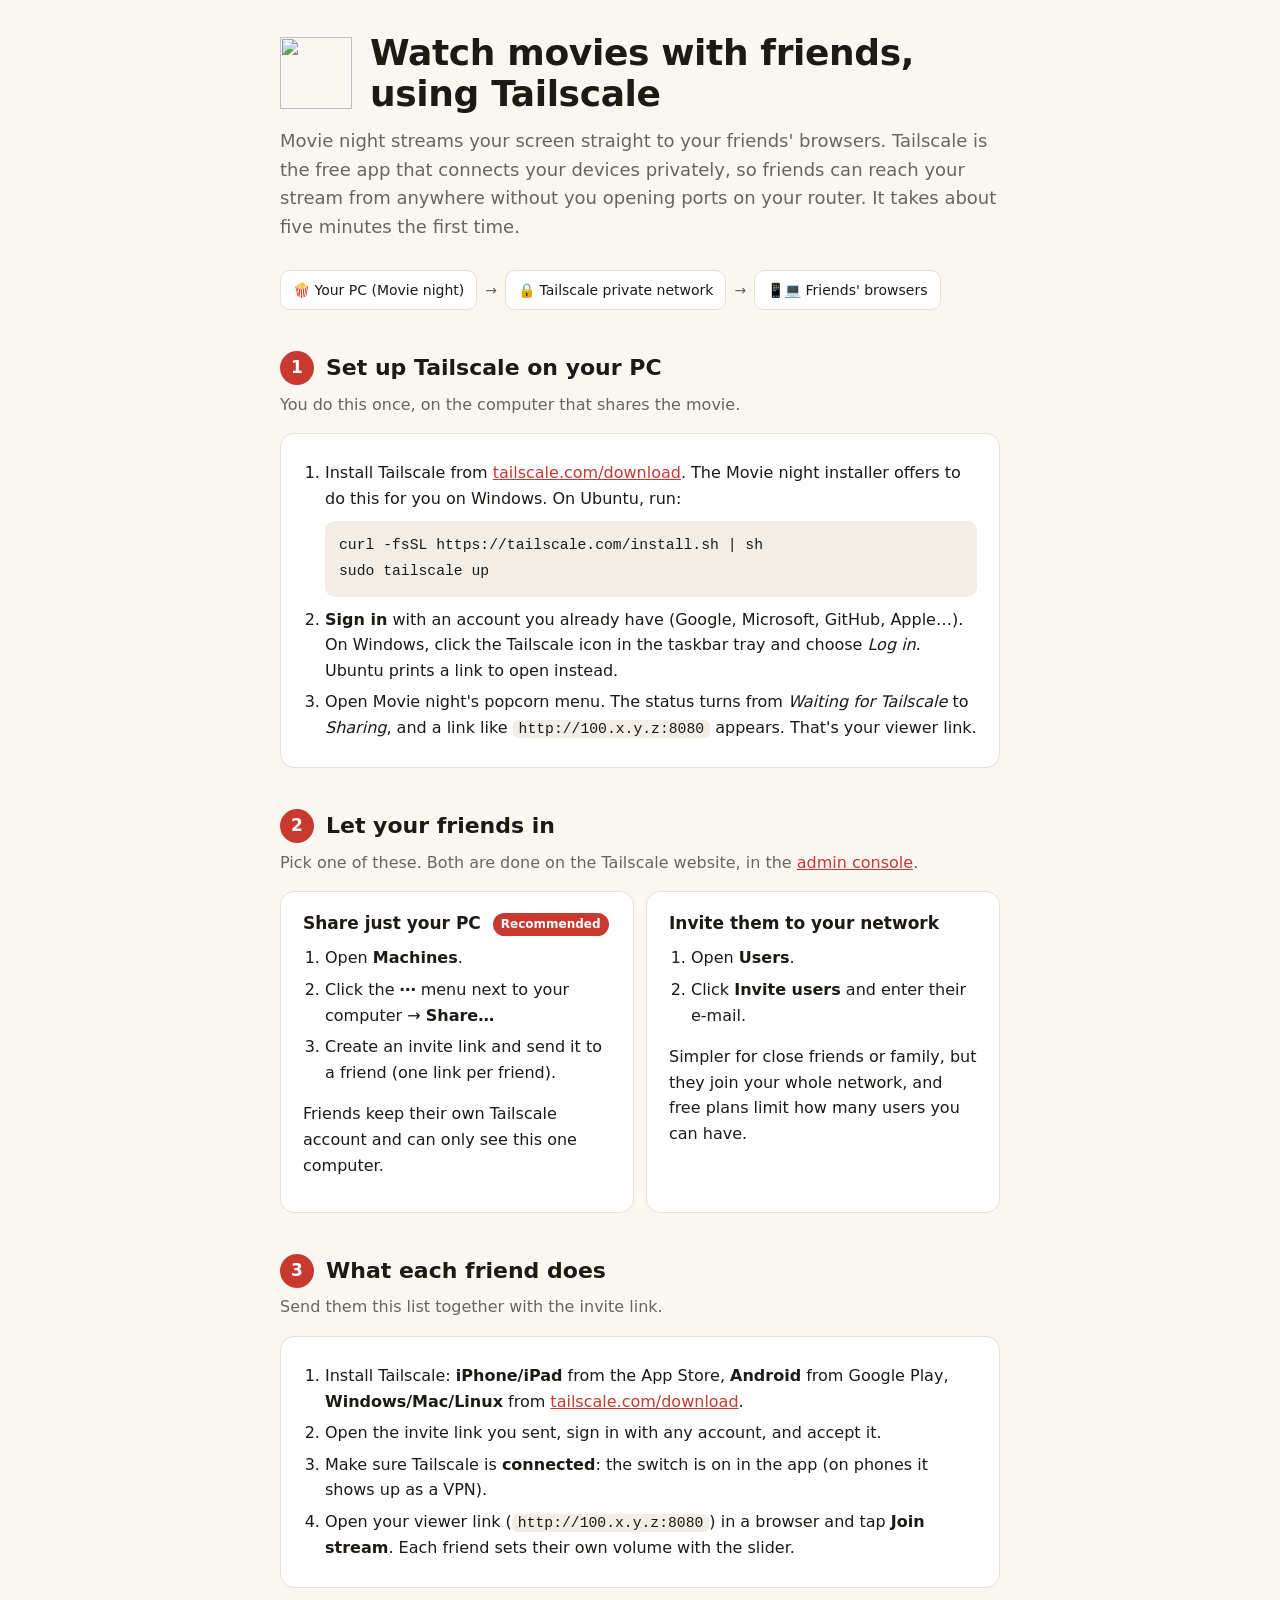
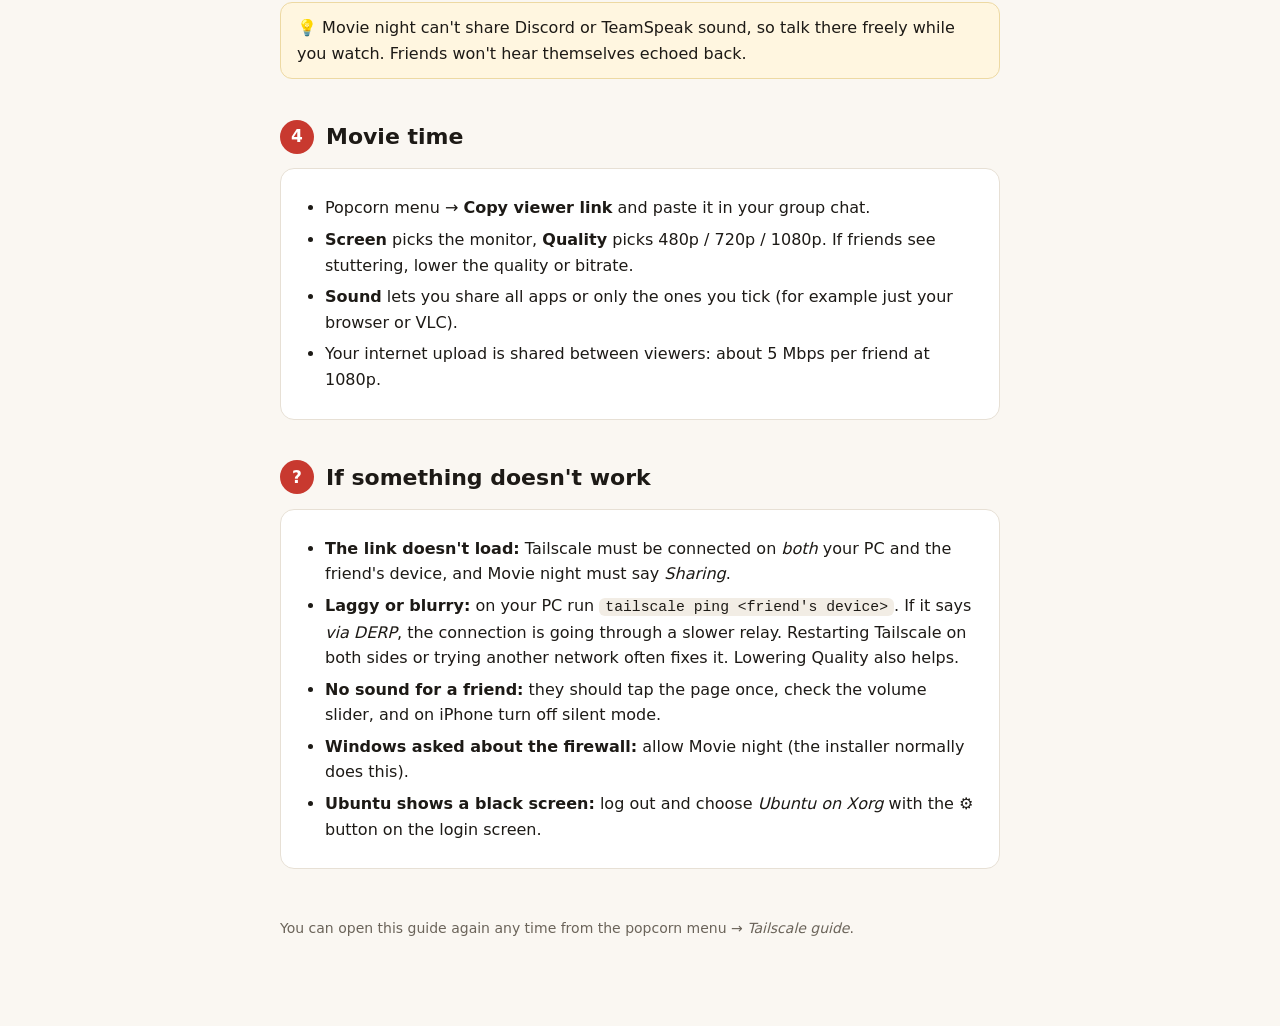
==== assets/guide.html @ 979a1f0d "first commit" ====
<!doctype html>
<html lang="en">
<head>
<meta charset="utf-8">
<meta name="viewport" content="width=device-width, initial-scale=1">
<title>Movie night · Tailscale guide</title>
<style>
  :root {
    color-scheme: light;
    --bg: #faf7f2; --card: #ffffff; --fg: #1d1a16; --muted: #6b645a; --line: #e7e0d5;
    --accent: #c8392f; --accent-ink: #ffffff; --tip: #fff6e0; --tip-line: #edd9a3; --code: #f2ede5;
  }
  @media (prefers-color-scheme: dark) {
    :root { color-scheme: dark;
      --bg: #121110; --card: #1c1a18; --fg: #f1ece4; --muted: #a59d92; --line: #2e2a26;
      --accent: #e8574b; --accent-ink: #ffffff; --tip: #2a2416; --tip-line: #4a3f22; --code: #262320; }
  }
  * { box-sizing: border-box; }
  body { margin: 0; background: var(--bg); color: var(--fg);
    font: 16px/1.6 system-ui, -apple-system, "Segoe UI", Roboto, Ubuntu, sans-serif; }
  .wrap { max-width: 760px; margin: 0 auto; padding: 32px 20px 64px; }
  header { display: flex; align-items: center; gap: 18px; margin-bottom: 8px; }
  header img { width: 72px; height: 72px; flex: none; }
  h1 { font-size: clamp(26px, 5vw, 36px); line-height: 1.15; margin: 0; letter-spacing: -0.01em; }
  .lede { color: var(--muted); font-size: 18px; margin: 12px 0 28px; }
  h2 { font-size: 22px; margin: 40px 0 6px; display: flex; align-items: center; gap: 12px; }
  h2 .num { width: 34px; height: 34px; border-radius: 50%; background: var(--accent); color: var(--accent-ink);
    display: inline-grid; place-items: center; font-size: 17px; flex: none; }
  h2 + p { color: var(--muted); margin-top: 0; }
  .card { background: var(--card); border: 1px solid var(--line); border-radius: 14px; padding: 18px 22px; margin: 14px 0; }
  .card h3 { margin: 0 0 6px; font-size: 17px; }
  ol, ul { padding-left: 22px; margin: 8px 0; }
  li { margin: 6px 0; }
  .grid { display: grid; grid-template-columns: repeat(auto-fit, minmax(210px, 1fr)); gap: 12px; }
  .grid .card { margin: 0; }
  .tag { display: inline-block; font-size: 12px; font-weight: 600; padding: 2px 8px; border-radius: 999px;
    background: var(--accent); color: var(--accent-ink); vertical-align: middle; margin-left: 6px; }
  .tip { background: var(--tip); border: 1px solid var(--tip-line); border-radius: 12px; padding: 12px 16px; margin: 14px 0; }
  code { background: var(--code); border-radius: 6px; padding: 1px 6px; font-size: 0.92em;
    font-family: ui-monospace, Consolas, "Ubuntu Mono", monospace; word-break: break-all; }
  pre { background: var(--code); border-radius: 10px; padding: 12px 14px; overflow-x: auto; margin: 10px 0; }
  pre code { background: none; padding: 0; }
  a { color: var(--accent); }
  .flow { display: flex; flex-wrap: wrap; align-items: center; gap: 8px; margin: 18px 0 6px; color: var(--muted); font-size: 14px; }
  .flow span.box { background: var(--card); border: 1px solid var(--line); border-radius: 10px; padding: 8px 12px; color: var(--fg); }
  footer { margin-top: 48px; color: var(--muted); font-size: 14px; }
</style>
</head>
<body>
<div class="wrap">
  <header>
    <img src="{{ICON}}" alt="">
    <h1>Watch movies with friends, using Tailscale</h1>
  </header>
  <p class="lede">Movie night streams your screen straight to your friends' browsers. Tailscale is the free app that
    connects your devices privately, so friends can reach your stream from anywhere without you opening ports on your router.
    It takes about five minutes the first time.</p>

  <div class="flow">
    <span class="box">🍿 Your PC (Movie night)</span> → <span class="box">🔒 Tailscale private network</span> →
    <span class="box">📱💻 Friends' browsers</span>
  </div>

  <h2><span class="num">1</span> Set up Tailscale on your PC</h2>
  <p>You do this once, on the computer that shares the movie.</p>
  <div class="card">
    <ol>
      <li>Install Tailscale from <a href="https://tailscale.com/download">tailscale.com/download</a>.
        The Movie night installer offers to do this for you on Windows. On Ubuntu, run:
        <pre><code>curl -fsSL https://tailscale.com/install.sh | sh
sudo tailscale up</code></pre></li>
      <li><strong>Sign in</strong> with an account you already have (Google, Microsoft, GitHub, Apple…).
        On Windows, click the Tailscale icon in the taskbar tray and choose <em>Log in</em>.
        Ubuntu prints a link to open instead.</li>
      <li>Open Movie night's popcorn menu. The status turns from <em>Waiting for Tailscale</em> to
        <em>Sharing</em>, and a link like <code>http://100.x.y.z:8080</code> appears. That's your viewer link.</li>
    </ol>
  </div>

  <h2><span class="num">2</span> Let your friends in</h2>
  <p>Pick one of these. Both are done on the Tailscale website, in the <a href="https://login.tailscale.com/admin/machines">admin console</a>.</p>
  <div class="grid">
    <div class="card">
      <h3>Share just your PC <span class="tag">Recommended</span></h3>
      <ol>
        <li>Open <strong>Machines</strong>.</li>
        <li>Click the <strong>⋯</strong> menu next to your computer → <strong>Share…</strong></li>
        <li>Create an invite link and send it to a friend (one link per friend).</li>
      </ol>
      <p>Friends keep their own Tailscale account and can only see this one computer.</p>
    </div>
    <div class="card">
      <h3>Invite them to your network</h3>
      <ol>
        <li>Open <strong>Users</strong>.</li>
        <li>Click <strong>Invite users</strong> and enter their e-mail.</li>
      </ol>
      <p>Simpler for close friends or family, but they join your whole network, and free plans limit how many users you can have.</p>
    </div>
  </div>

  <h2><span class="num">3</span> What each friend does</h2>
  <p>Send them this list together with the invite link.</p>
  <div class="card">
    <ol>
      <li>Install Tailscale: <strong>iPhone/iPad</strong> from the App Store, <strong>Android</strong> from Google Play,
        <strong>Windows/Mac/Linux</strong> from <a href="https://tailscale.com/download">tailscale.com/download</a>.</li>
      <li>Open the invite link you sent, sign in with any account, and accept it.</li>
      <li>Make sure Tailscale is <strong>connected</strong>: the switch is on in the app (on phones it shows up as a VPN).</li>
      <li>Open your viewer link (<code>http://100.x.y.z:8080</code>) in a browser and tap <strong>Join stream</strong>.
        Each friend sets their own volume with the slider.</li>
    </ol>
  </div>
  <div class="tip">💡 Movie night can't share Discord or TeamSpeak sound, so talk there freely while you watch.
    Friends won't hear themselves echoed back.</div>

  <h2><span class="num">4</span> Movie time</h2>
  <div class="card">
    <ul>
      <li>Popcorn menu → <strong>Copy viewer link</strong> and paste it in your group chat.</li>
      <li><strong>Screen</strong> picks the monitor, <strong>Quality</strong> picks 480p / 720p / 1080p.
        If friends see stuttering, lower the quality or bitrate.</li>
      <li><strong>Sound</strong> lets you share all apps or only the ones you tick (for example just your browser or VLC).</li>
      <li>Your internet upload is shared between viewers: about 5 Mbps per friend at 1080p.</li>
    </ul>
  </div>

  <h2><span class="num">?</span> If something doesn't work</h2>
  <div class="card">
    <ul>
      <li><strong>The link doesn't load:</strong> Tailscale must be connected on <em>both</em> your PC and the friend's device,
        and Movie night must say <em>Sharing</em>.</li>
      <li><strong>Laggy or blurry:</strong> on your PC run <code>tailscale ping &lt;friend's device&gt;</code>.
        If it says <em>via DERP</em>, the connection is going through a slower relay. Restarting Tailscale on both sides
        or trying another network often fixes it. Lowering Quality also helps.</li>
      <li><strong>No sound for a friend:</strong> they should tap the page once, check the volume slider, and on iPhone
        turn off silent mode.</li>
      <li><strong>Windows asked about the firewall:</strong> allow Movie night (the installer normally does this).</li>
      <li><strong>Ubuntu shows a black screen:</strong> log out and choose <em>Ubuntu on Xorg</em> with the ⚙ button on the login screen.</li>
    </ul>
  </div>

  <footer>You can open this guide again any time from the popcorn menu → <em>Tailscale guide</em>.</footer>
</div>
</body>
</html>
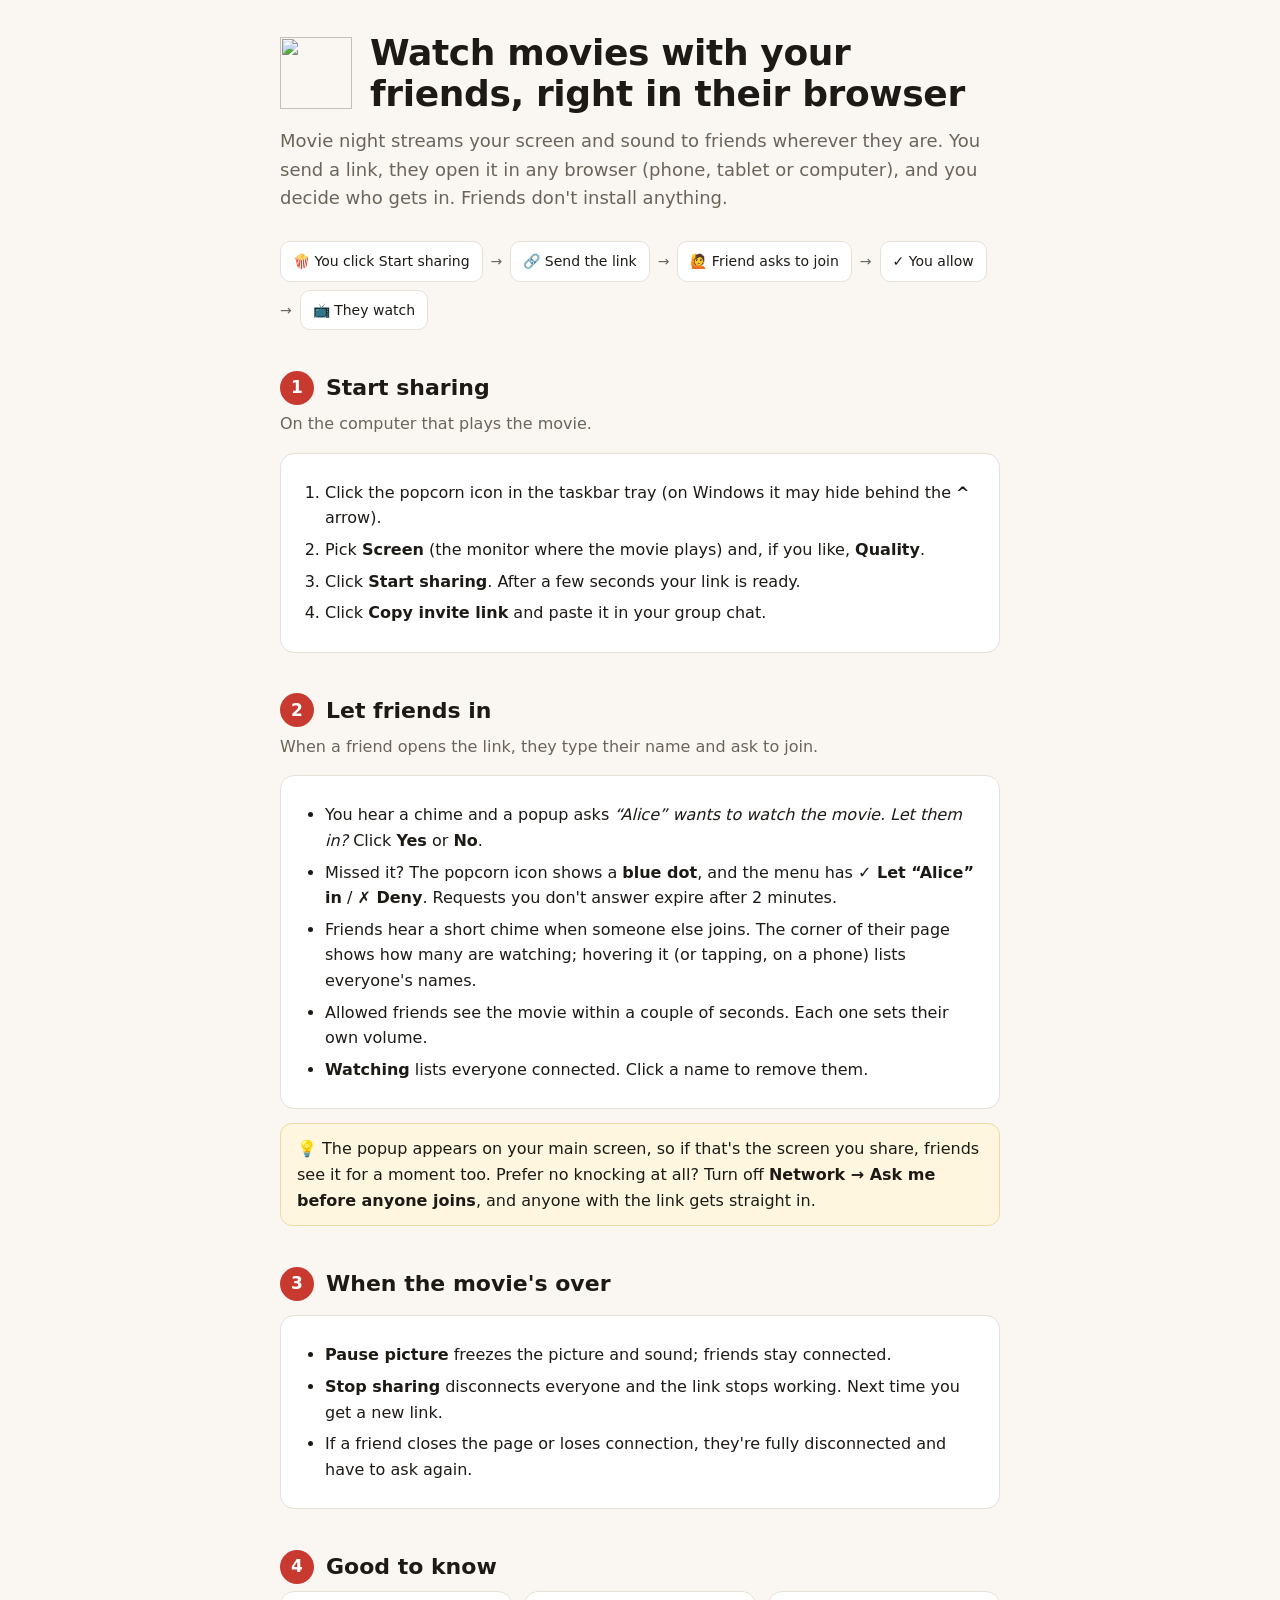
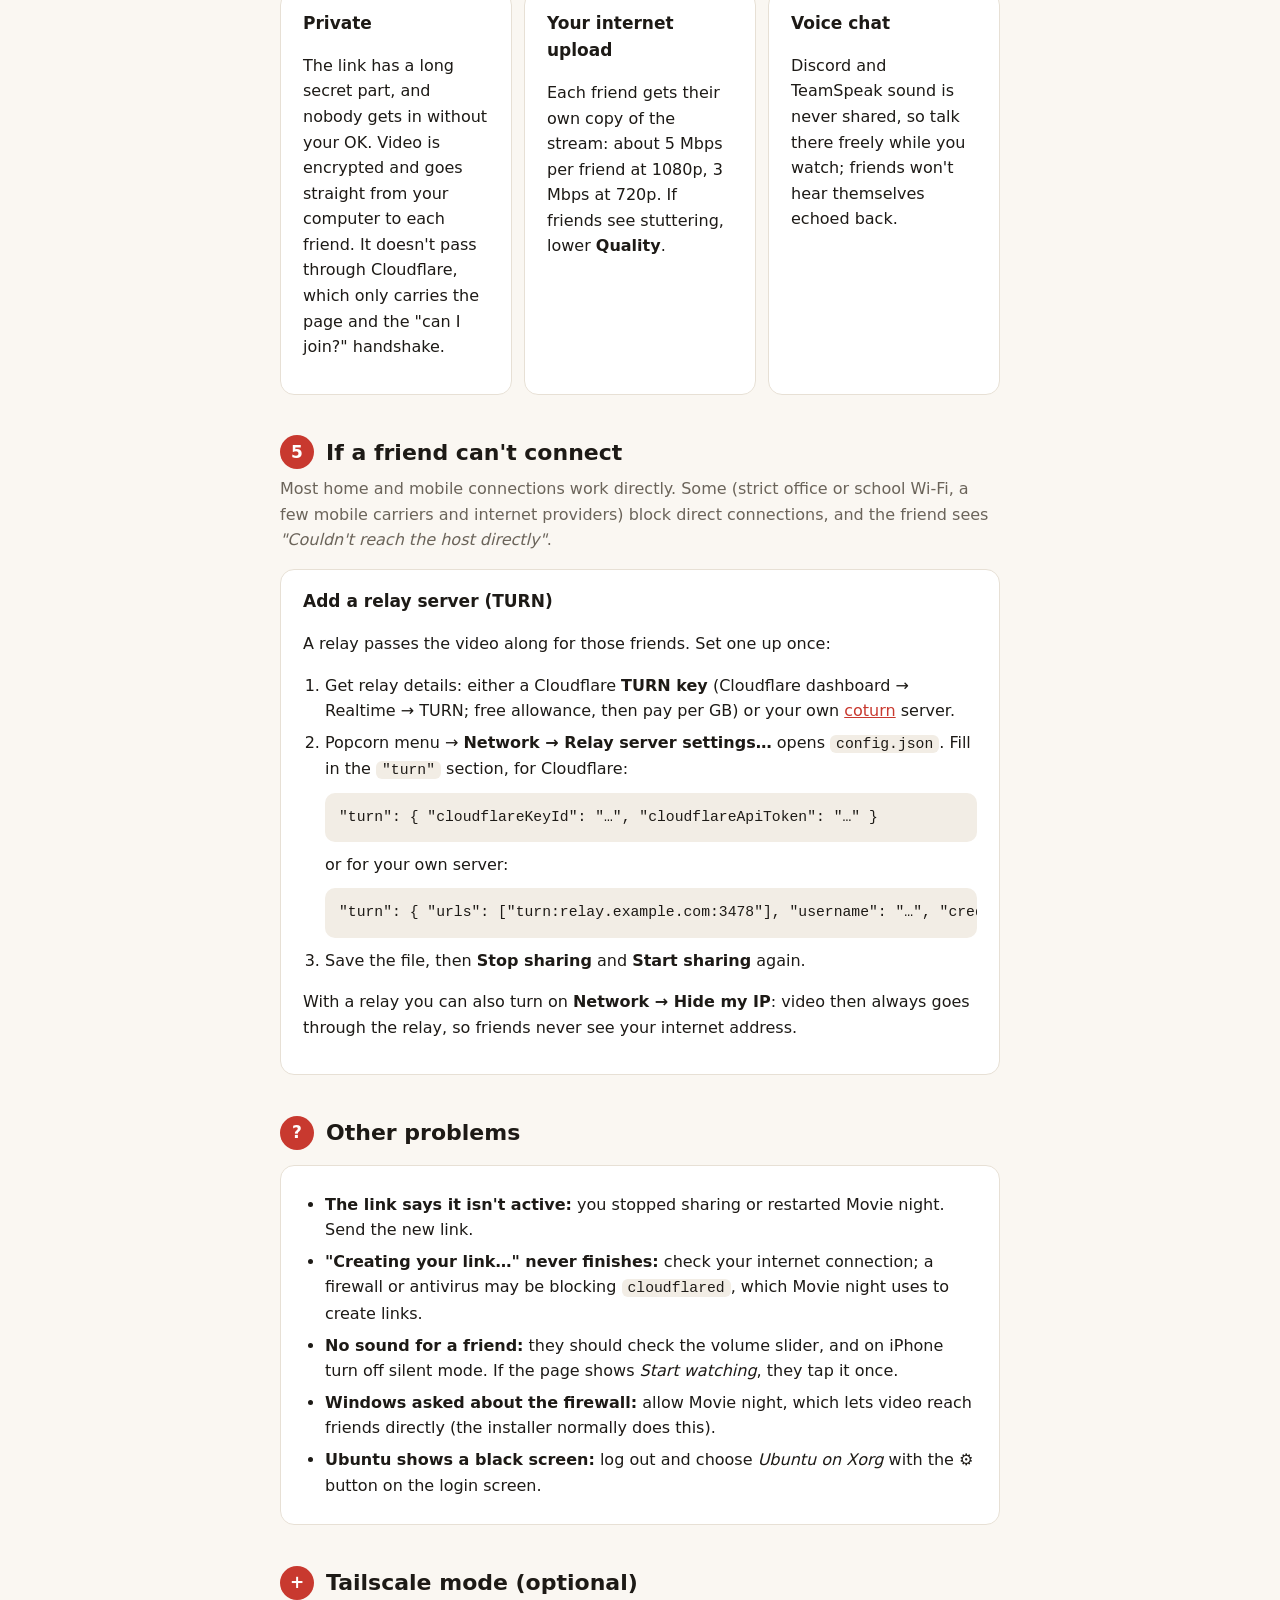
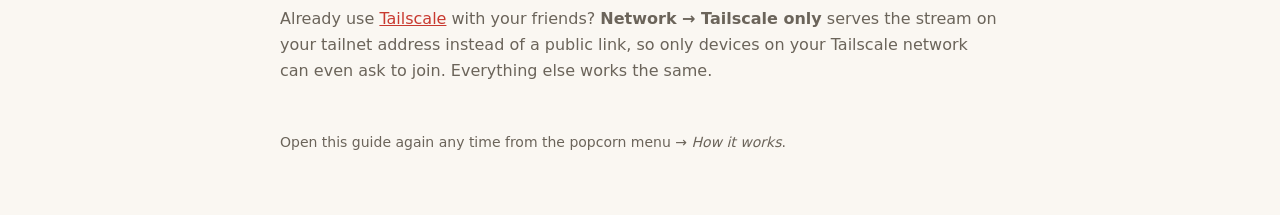
==== commit 10a6e41e: "Movie night 1.1.0: invite links instead of Tailscale - Share through a private invite link (Cloudfla" ====
--- a/assets/guide.html
+++ b/assets/guide.html
@@ -3,7 +3,7 @@
 <head>
 <meta charset="utf-8">
 <meta name="viewport" content="width=device-width, initial-scale=1">
-<title>Movie night · Tailscale guide</title>
+<title>Movie night · How it works</title>
 <style>
   :root {
     color-scheme: light;
@@ -50,97 +50,113 @@
 <div class="wrap">
   <header>
     <img src="{{ICON}}" alt="">
-    <h1>Watch movies with friends, using Tailscale</h1>
+    <h1>Watch movies with your friends, right in their browser</h1>
   </header>
-  <p class="lede">Movie night streams your screen straight to your friends' browsers. Tailscale is the free app that
-    connects your devices privately, so friends can reach your stream from anywhere without you opening ports on your router.
-    It takes about five minutes the first time.</p>
+  <p class="lede">Movie night streams your screen and sound to friends wherever they are. You send a link,
+    they open it in any browser (phone, tablet or computer), and you decide who gets in. Friends don't install anything.</p>
 
   <div class="flow">
-    <span class="box">🍿 Your PC (Movie night)</span> → <span class="box">🔒 Tailscale private network</span> →
-    <span class="box">📱💻 Friends' browsers</span>
+    <span class="box">🍿 You click Start sharing</span> → <span class="box">🔗 Send the link</span> →
+    <span class="box">🙋 Friend asks to join</span> → <span class="box">✓ You allow</span> → <span class="box">📺 They watch</span>
   </div>
 
-  <h2><span class="num">1</span> Set up Tailscale on your PC</h2>
-  <p>You do this once, on the computer that shares the movie.</p>
+  <h2><span class="num">1</span> Start sharing</h2>
+  <p>On the computer that plays the movie.</p>
   <div class="card">
     <ol>
-      <li>Install Tailscale from <a href="https://tailscale.com/download">tailscale.com/download</a>.
-        The Movie night installer offers to do this for you on Windows. On Ubuntu, run:
-        <pre><code>curl -fsSL https://tailscale.com/install.sh | sh
-sudo tailscale up</code></pre></li>
-      <li><strong>Sign in</strong> with an account you already have (Google, Microsoft, GitHub, Apple…).
-        On Windows, click the Tailscale icon in the taskbar tray and choose <em>Log in</em>.
-        Ubuntu prints a link to open instead.</li>
-      <li>Open Movie night's popcorn menu. The status turns from <em>Waiting for Tailscale</em> to
-        <em>Sharing</em>, and a link like <code>http://100.x.y.z:8080</code> appears. That's your viewer link.</li>
+      <li>Click the popcorn icon in the taskbar tray (on Windows it may hide behind the <strong>^</strong> arrow).</li>
+      <li>Pick <strong>Screen</strong> (the monitor where the movie plays) and, if you like, <strong>Quality</strong>.</li>
+      <li>Click <strong>Start sharing</strong>. After a few seconds your link is ready.</li>
+      <li>Click <strong>Copy invite link</strong> and paste it in your group chat.</li>
     </ol>
   </div>
 
-  <h2><span class="num">2</span> Let your friends in</h2>
-  <p>Pick one of these. Both are done on the Tailscale website, in the <a href="https://login.tailscale.com/admin/machines">admin console</a>.</p>
+  <h2><span class="num">2</span> Let friends in</h2>
+  <p>When a friend opens the link, they type their name and ask to join.</p>
+  <div class="card">
+    <ul>
+      <li>You hear a chime and a popup asks <em>“Alice” wants to watch the movie. Let them in?</em>
+        Click <strong>Yes</strong> or <strong>No</strong>.</li>
+      <li>Missed it? The popcorn icon shows a <strong>blue dot</strong>, and the menu has
+        <strong>✓ Let “Alice” in</strong> / <strong>✗ Deny</strong>. Requests you don't answer expire after 2 minutes.</li>
+      <li>Friends hear a short chime when someone else joins. The corner of their page shows how many are watching;
+        hovering it (or tapping, on a phone) lists everyone's names.</li>
+      <li>Allowed friends see the movie within a couple of seconds. Each one sets their own volume.</li>
+      <li><strong>Watching</strong> lists everyone connected. Click a name to remove them.</li>
+    </ul>
+  </div>
+  <div class="tip">💡 The popup appears on your main screen, so if that's the screen you share, friends see it for a moment too.
+    Prefer no knocking at all? Turn off <strong>Network → Ask me before anyone joins</strong>, and anyone with the
+    link gets straight in.</div>
+
+  <h2><span class="num">3</span> When the movie's over</h2>
+  <div class="card">
+    <ul>
+      <li><strong>Pause picture</strong> freezes the picture and sound; friends stay connected.</li>
+      <li><strong>Stop sharing</strong> disconnects everyone and the link stops working. Next time you get a new link.</li>
+      <li>If a friend closes the page or loses connection, they're fully disconnected and have to ask again.</li>
+    </ul>
+  </div>
+
+  <h2><span class="num">4</span> Good to know</h2>
   <div class="grid">
     <div class="card">
-      <h3>Share just your PC <span class="tag">Recommended</span></h3>
-      <ol>
-        <li>Open <strong>Machines</strong>.</li>
-        <li>Click the <strong>⋯</strong> menu next to your computer → <strong>Share…</strong></li>
-        <li>Create an invite link and send it to a friend (one link per friend).</li>
-      </ol>
-      <p>Friends keep their own Tailscale account and can only see this one computer.</p>
+      <h3>Private</h3>
+      <p>The link has a long secret part, and nobody gets in without your OK. Video is encrypted and goes
+        straight from your computer to each friend. It doesn't pass through Cloudflare, which only carries the page and the
+        "can I join?" handshake.</p>
     </div>
     <div class="card">
-      <h3>Invite them to your network</h3>
-      <ol>
-        <li>Open <strong>Users</strong>.</li>
-        <li>Click <strong>Invite users</strong> and enter their e-mail.</li>
-      </ol>
-      <p>Simpler for close friends or family, but they join your whole network, and free plans limit how many users you can have.</p>
+      <h3>Your internet upload</h3>
+      <p>Each friend gets their own copy of the stream: about 5 Mbps per friend at 1080p, 3 Mbps at 720p.
+        If friends see stuttering, lower <strong>Quality</strong>.</p>
+    </div>
+    <div class="card">
+      <h3>Voice chat</h3>
+      <p>Discord and TeamSpeak sound is never shared, so talk there freely while you watch; friends won't hear themselves echoed back.</p>
     </div>
   </div>
 
-  <h2><span class="num">3</span> What each friend does</h2>
-  <p>Send them this list together with the invite link.</p>
+  <h2><span class="num">5</span> If a friend can't connect</h2>
+  <p>Most home and mobile connections work directly. Some (strict office or school Wi-Fi, a few mobile carriers and internet
+    providers) block direct connections, and the friend sees <em>"Couldn't reach the host directly"</em>.</p>
   <div class="card">
+    <h3>Add a relay server (TURN)</h3>
+    <p>A relay passes the video along for those friends. Set one up once:</p>
     <ol>
-      <li>Install Tailscale: <strong>iPhone/iPad</strong> from the App Store, <strong>Android</strong> from Google Play,
-        <strong>Windows/Mac/Linux</strong> from <a href="https://tailscale.com/download">tailscale.com/download</a>.</li>
-      <li>Open the invite link you sent, sign in with any account, and accept it.</li>
-      <li>Make sure Tailscale is <strong>connected</strong>: the switch is on in the app (on phones it shows up as a VPN).</li>
-      <li>Open your viewer link (<code>http://100.x.y.z:8080</code>) in a browser and tap <strong>Join stream</strong>.
-        Each friend sets their own volume with the slider.</li>
+      <li>Get relay details: either a Cloudflare <strong>TURN key</strong> (Cloudflare dashboard → Realtime → TURN;
+        free allowance, then pay per GB) or your own <a href="https://github.com/coturn/coturn">coturn</a> server.</li>
+      <li>Popcorn menu → <strong>Network → Relay server settings…</strong> opens <code>config.json</code>. Fill in the
+        <code>"turn"</code> section, for Cloudflare:
+        <pre><code>"turn": { "cloudflareKeyId": "…", "cloudflareApiToken": "…" }</code></pre>
+        or for your own server:
+        <pre><code>"turn": { "urls": ["turn:relay.example.com:3478"], "username": "…", "credential": "…" }</code></pre></li>
+      <li>Save the file, then <strong>Stop sharing</strong> and <strong>Start sharing</strong> again.</li>
     </ol>
+    <p>With a relay you can also turn on <strong>Network → Hide my IP</strong>: video then always goes through the relay, so
+      friends never see your internet address.</p>
   </div>
-  <div class="tip">💡 Movie night can't share Discord or TeamSpeak sound, so talk there freely while you watch.
-    Friends won't hear themselves echoed back.</div>
 
-  <h2><span class="num">4</span> Movie time</h2>
+  <h2><span class="num">?</span> Other problems</h2>
   <div class="card">
     <ul>
-      <li>Popcorn menu → <strong>Copy viewer link</strong> and paste it in your group chat.</li>
-      <li><strong>Screen</strong> picks the monitor, <strong>Quality</strong> picks 480p / 720p / 1080p.
-        If friends see stuttering, lower the quality or bitrate.</li>
-      <li><strong>Sound</strong> lets you share all apps or only the ones you tick (for example just your browser or VLC).</li>
-      <li>Your internet upload is shared between viewers: about 5 Mbps per friend at 1080p.</li>
-    </ul>
-  </div>
-
-  <h2><span class="num">?</span> If something doesn't work</h2>
-  <div class="card">
-    <ul>
-      <li><strong>The link doesn't load:</strong> Tailscale must be connected on <em>both</em> your PC and the friend's device,
-        and Movie night must say <em>Sharing</em>.</li>
-      <li><strong>Laggy or blurry:</strong> on your PC run <code>tailscale ping &lt;friend's device&gt;</code>.
-        If it says <em>via DERP</em>, the connection is going through a slower relay. Restarting Tailscale on both sides
-        or trying another network often fixes it. Lowering Quality also helps.</li>
-      <li><strong>No sound for a friend:</strong> they should tap the page once, check the volume slider, and on iPhone
-        turn off silent mode.</li>
-      <li><strong>Windows asked about the firewall:</strong> allow Movie night (the installer normally does this).</li>
+      <li><strong>The link says it isn't active:</strong> you stopped sharing or restarted Movie night. Send the new link.</li>
+      <li><strong>"Creating your link…" never finishes:</strong> check your internet connection; a firewall or antivirus may be
+        blocking <code>cloudflared</code>, which Movie night uses to create links.</li>
+      <li><strong>No sound for a friend:</strong> they should check the volume slider, and on iPhone turn off silent mode.
+        If the page shows <em>Start watching</em>, they tap it once.</li>
+      <li><strong>Windows asked about the firewall:</strong> allow Movie night, which lets video reach friends directly
+        (the installer normally does this).</li>
       <li><strong>Ubuntu shows a black screen:</strong> log out and choose <em>Ubuntu on Xorg</em> with the ⚙ button on the login screen.</li>
     </ul>
   </div>
 
-  <footer>You can open this guide again any time from the popcorn menu → <em>Tailscale guide</em>.</footer>
+  <h2><span class="num">+</span> Tailscale mode (optional)</h2>
+  <p>Already use <a href="https://tailscale.com">Tailscale</a> with your friends? <strong>Network → Tailscale only</strong>
+    serves the stream on your tailnet address instead of a public link, so only devices on your Tailscale network can even
+    ask to join. Everything else works the same.</p>
+
+  <footer>Open this guide again any time from the popcorn menu → <em>How it works</em>.</footer>
 </div>
 </body>
 </html>
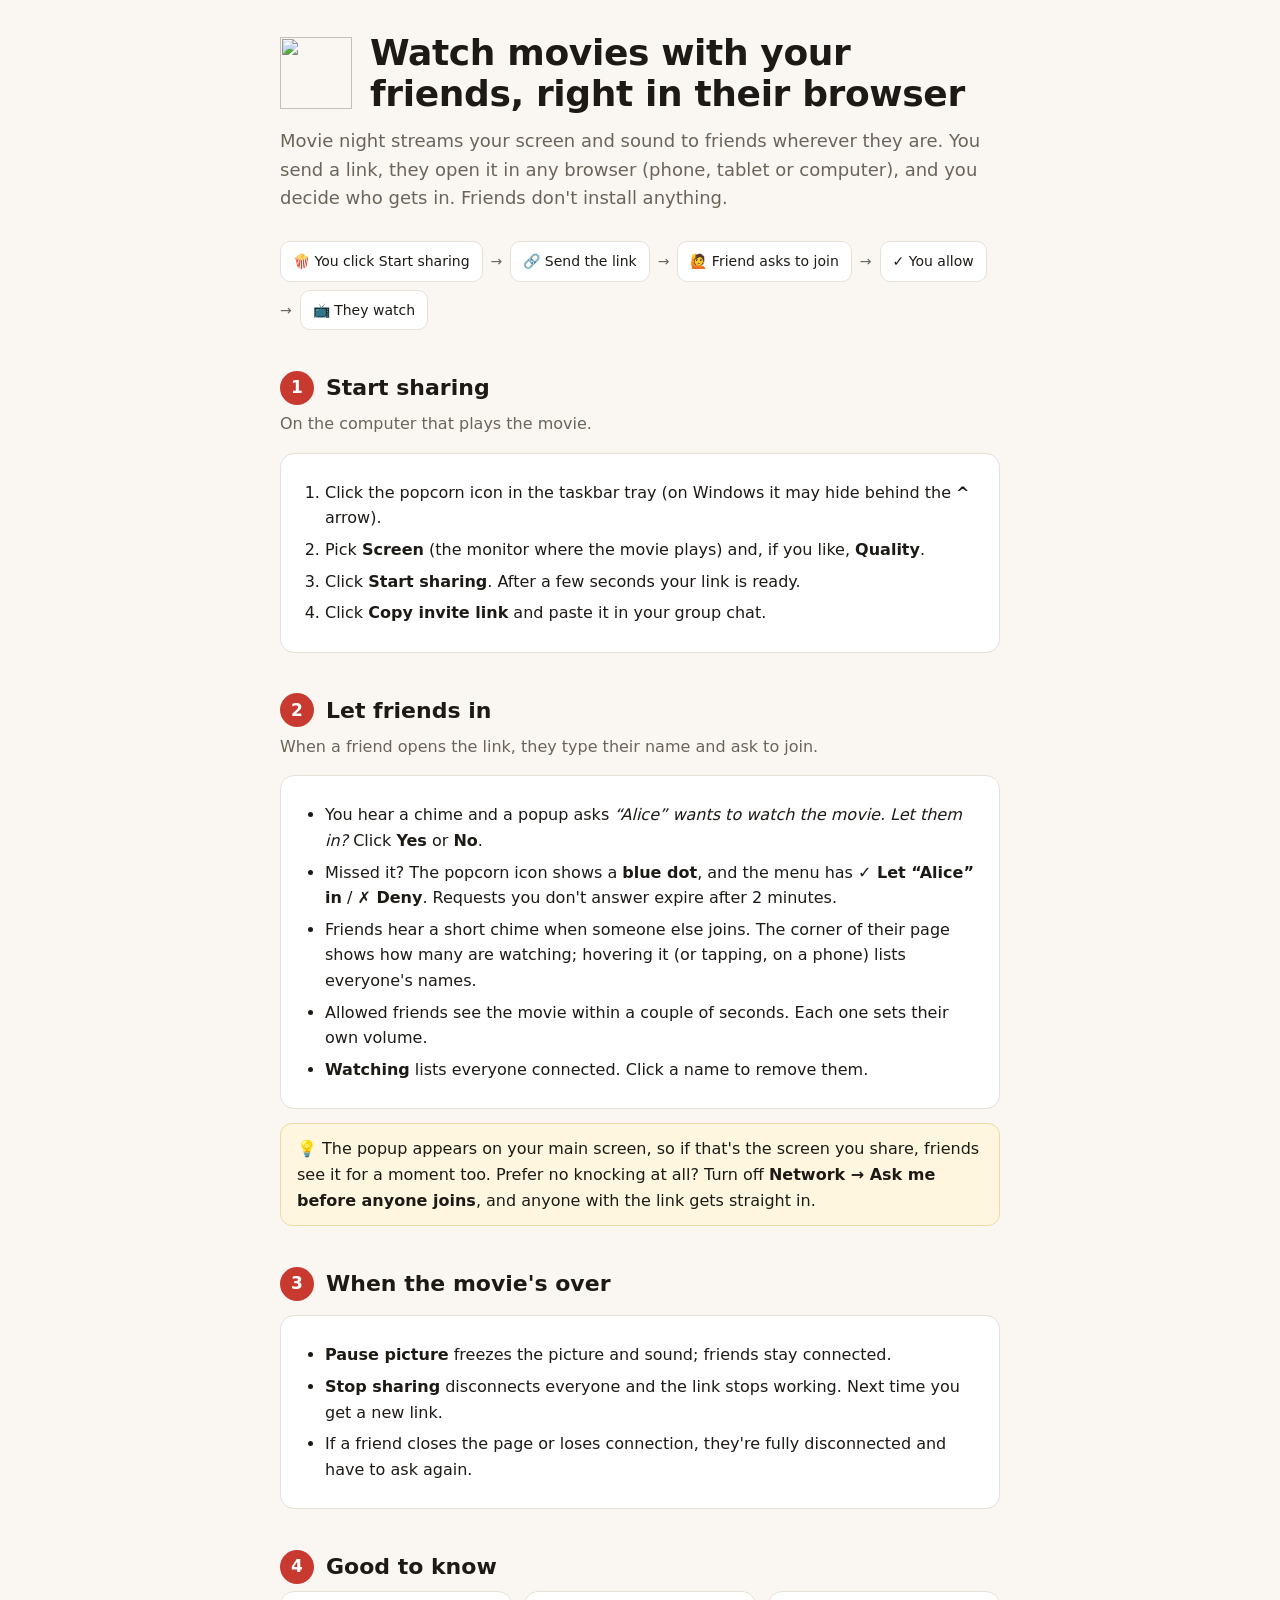
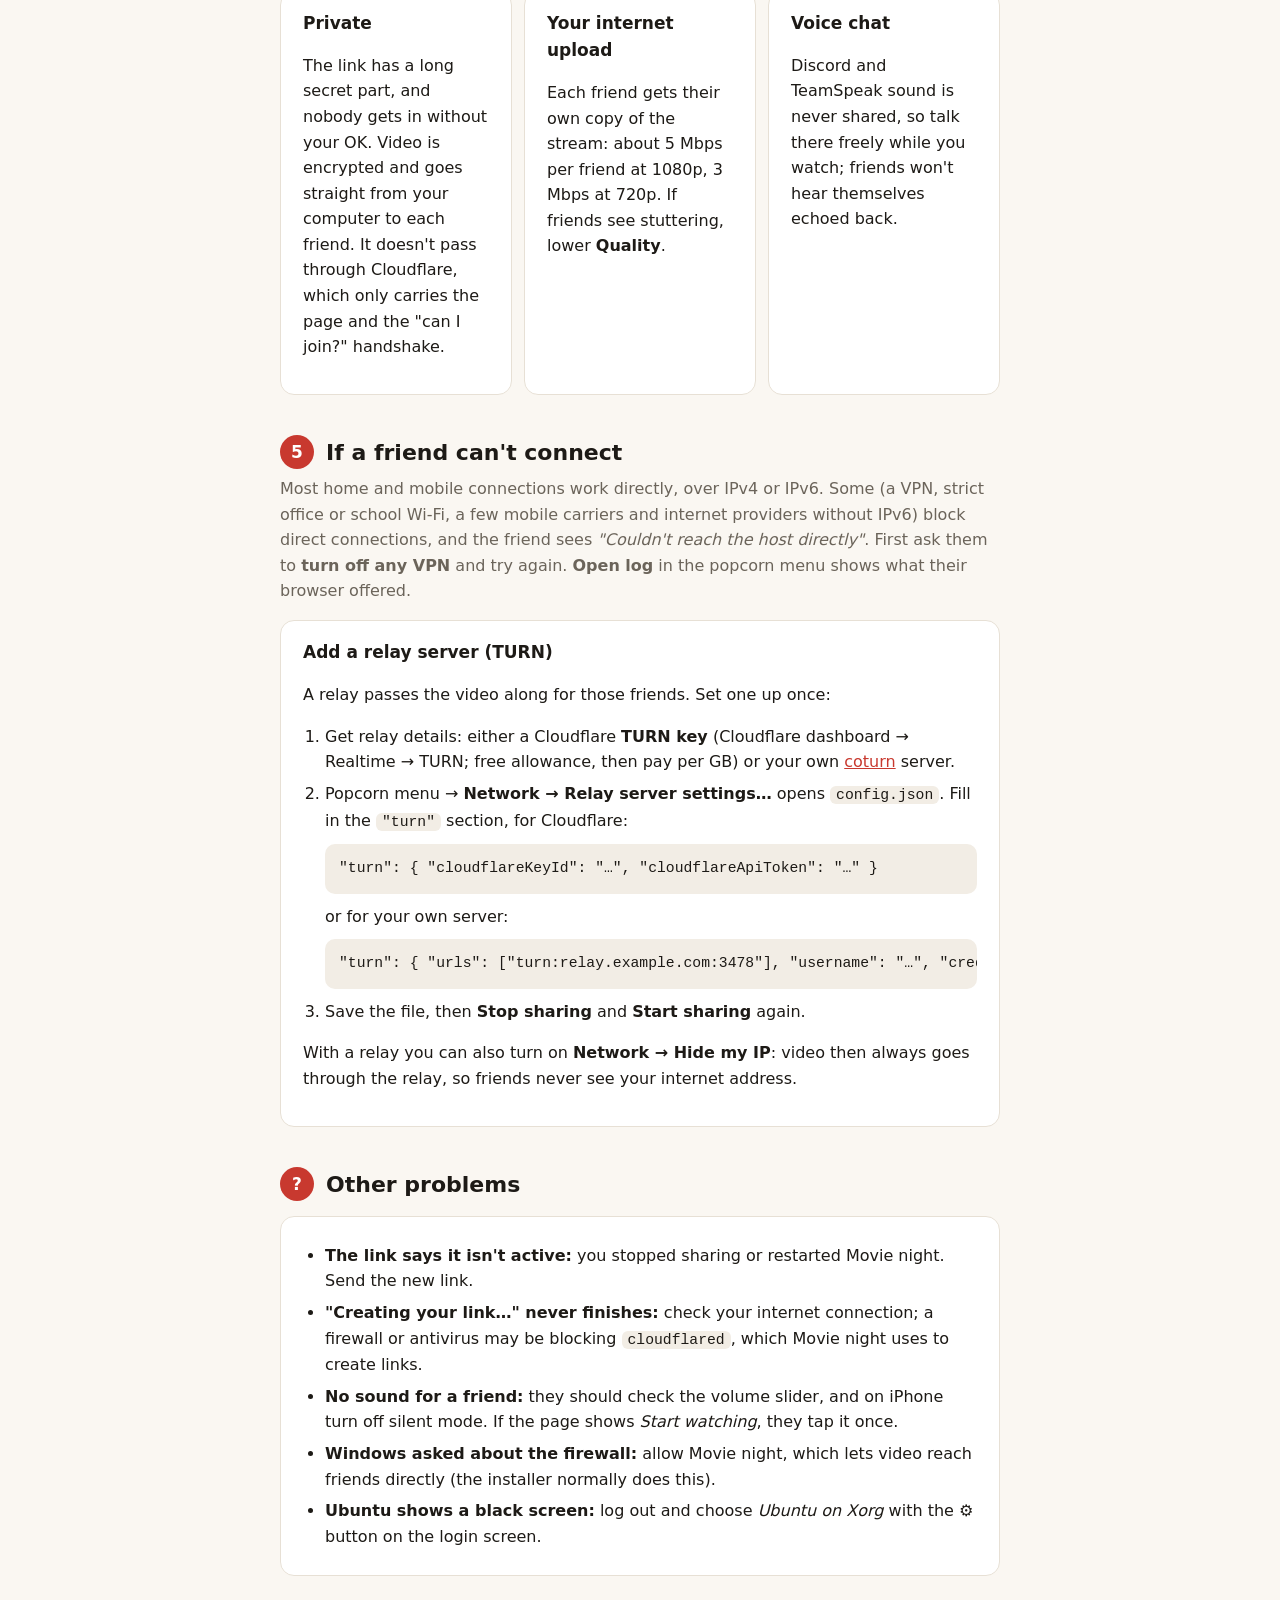
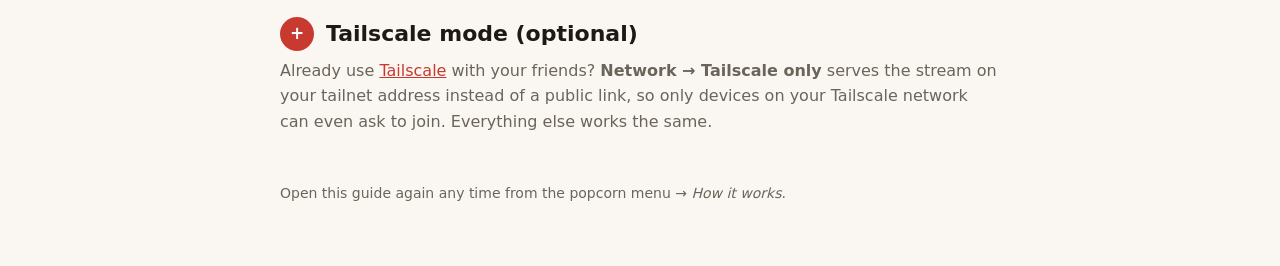
==== commit 852c1254: "Movie night 1.1.1: video over IPv6 - Listen for WebRTC on every IPv4 and IPv6 address (UDP 8443), so" ====
--- a/assets/guide.html
+++ b/assets/guide.html
@@ -118,8 +118,10 @@
   </div>
 
   <h2><span class="num">5</span> If a friend can't connect</h2>
-  <p>Most home and mobile connections work directly. Some (strict office or school Wi-Fi, a few mobile carriers and internet
-    providers) block direct connections, and the friend sees <em>"Couldn't reach the host directly"</em>.</p>
+  <p>Most home and mobile connections work directly, over IPv4 or IPv6. Some (a VPN, strict office or school Wi-Fi, a few
+    mobile carriers and internet providers without IPv6) block direct connections, and the friend sees
+    <em>"Couldn't reach the host directly"</em>. First ask them to <strong>turn off any VPN</strong> and try again.
+    <strong>Open log</strong> in the popcorn menu shows what their browser offered.</p>
   <div class="card">
     <h3>Add a relay server (TURN)</h3>
     <p>A relay passes the video along for those friends. Set one up once:</p>
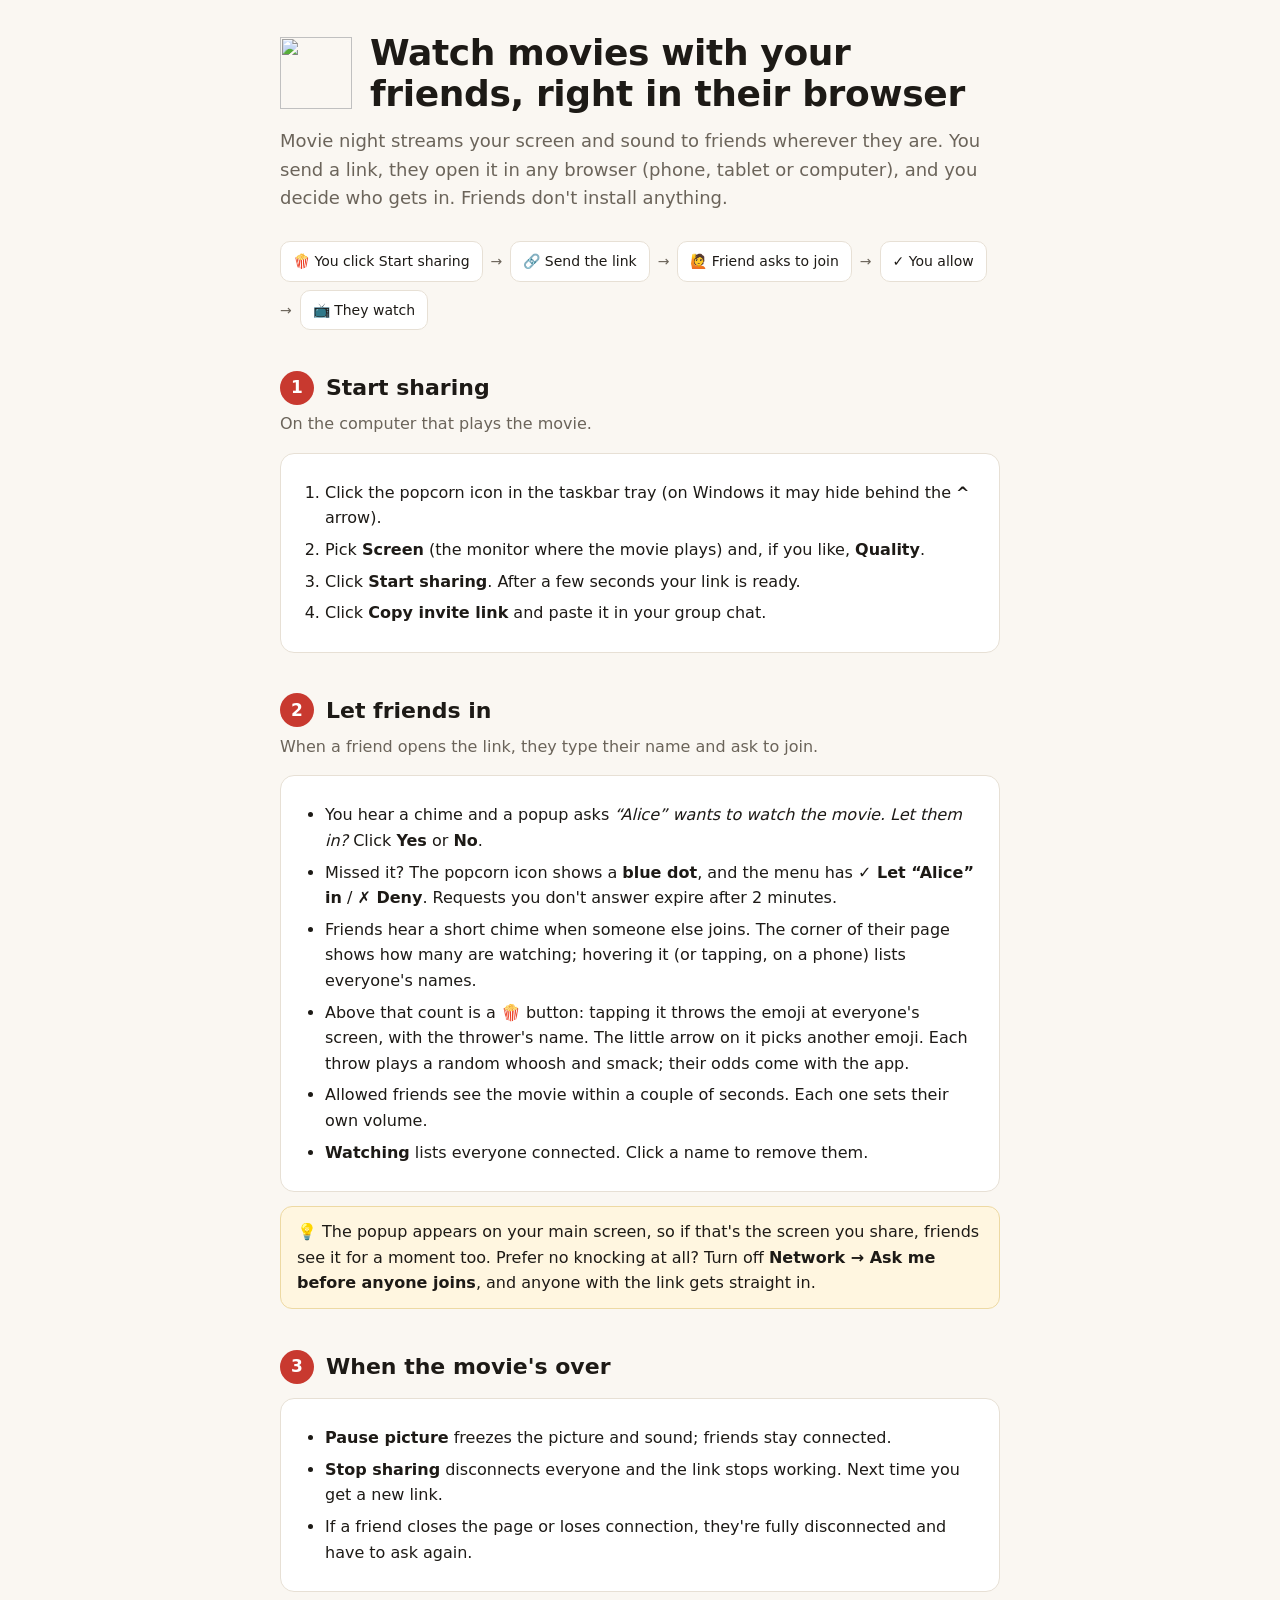
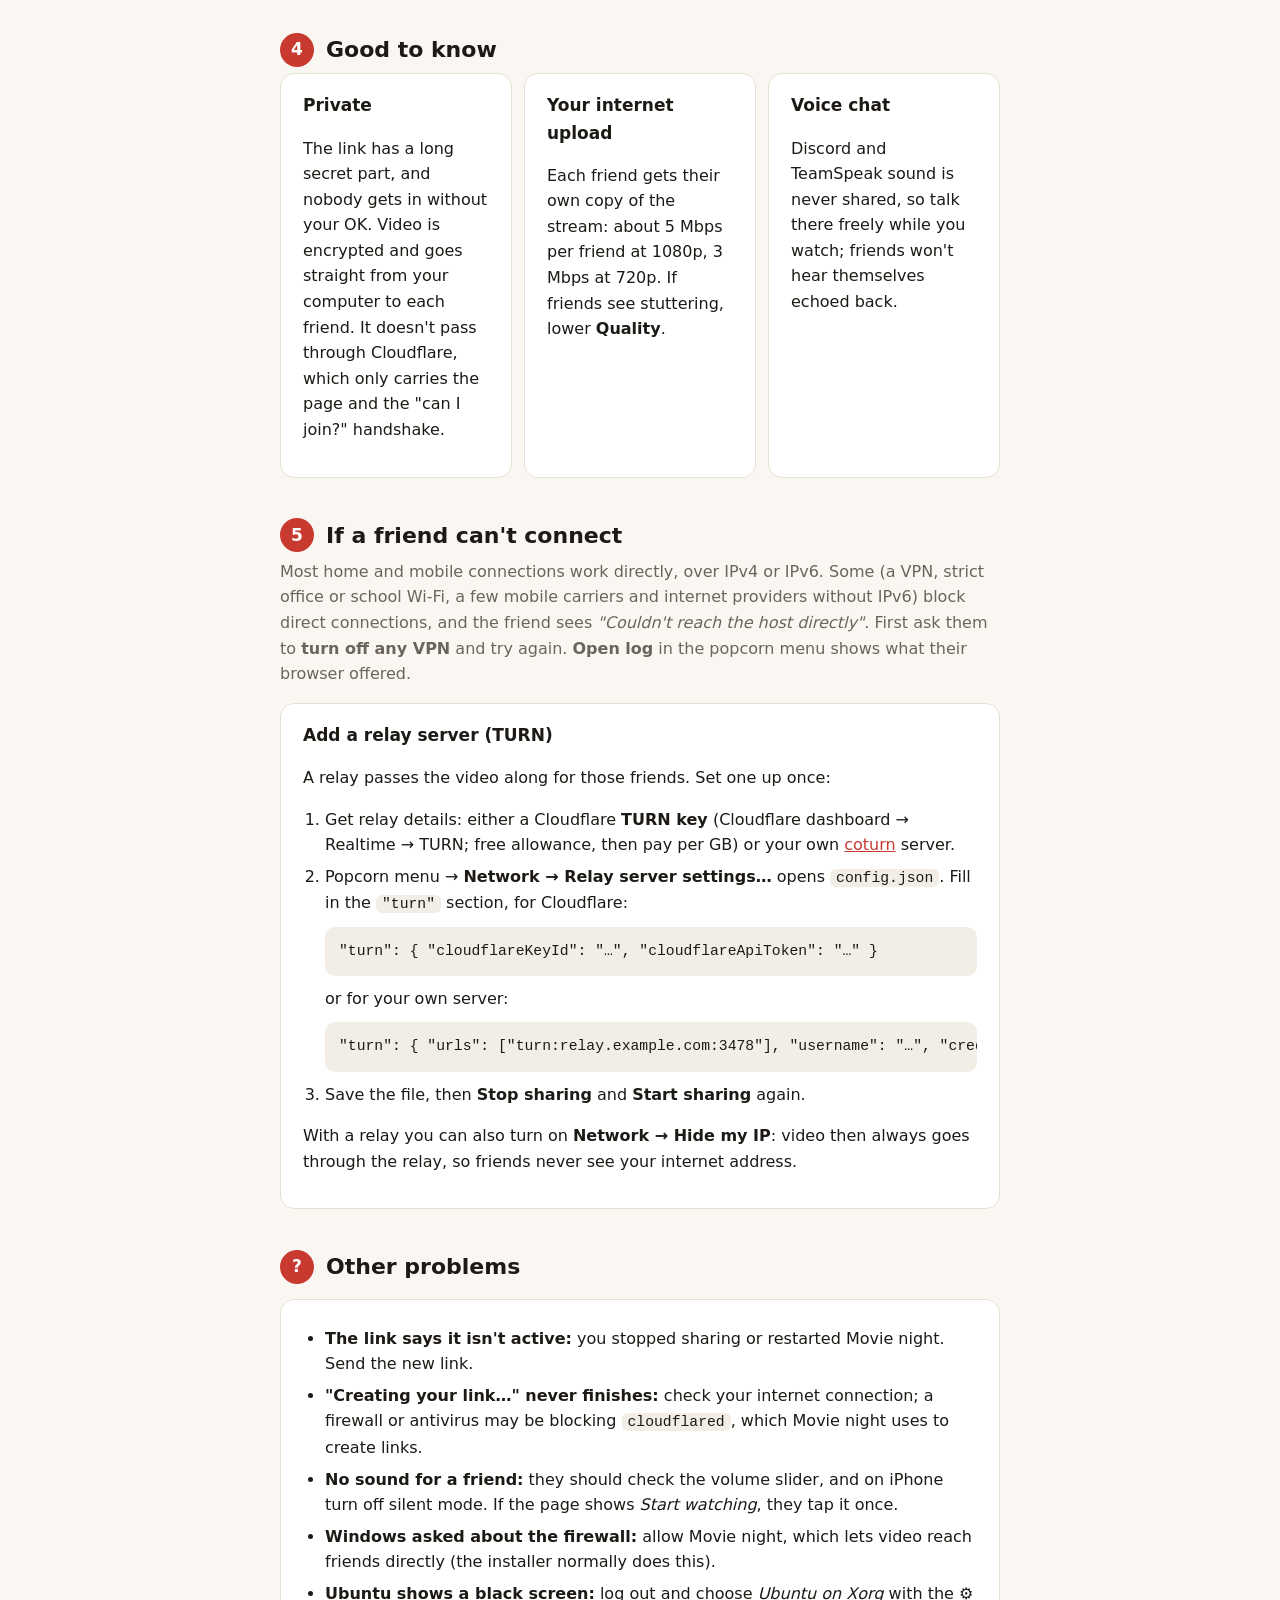
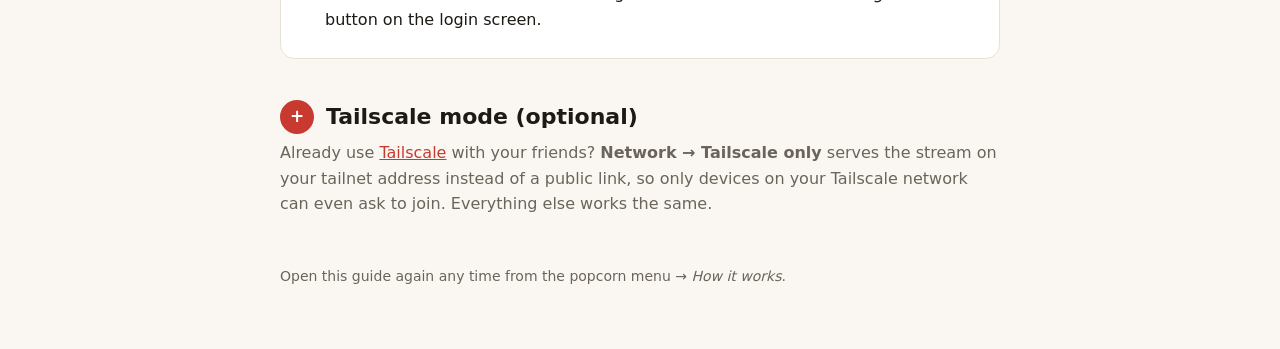
==== commit 6c44b063: "Add emoji throws" ====
--- a/assets/guide.html
+++ b/assets/guide.html
@@ -81,6 +81,9 @@
         <strong>✓ Let “Alice” in</strong> / <strong>✗ Deny</strong>. Requests you don't answer expire after 2 minutes.</li>
       <li>Friends hear a short chime when someone else joins. The corner of their page shows how many are watching;
         hovering it (or tapping, on a phone) lists everyone's names.</li>
+      <li>Above that count is a 🍿 button: tapping it throws the emoji at everyone's screen, with the thrower's name.
+        The little arrow on it picks another emoji.
+        Each throw plays a random whoosh and smack; their odds come with the app.</li>
       <li>Allowed friends see the movie within a couple of seconds. Each one sets their own volume.</li>
       <li><strong>Watching</strong> lists everyone connected. Click a name to remove them.</li>
     </ul>
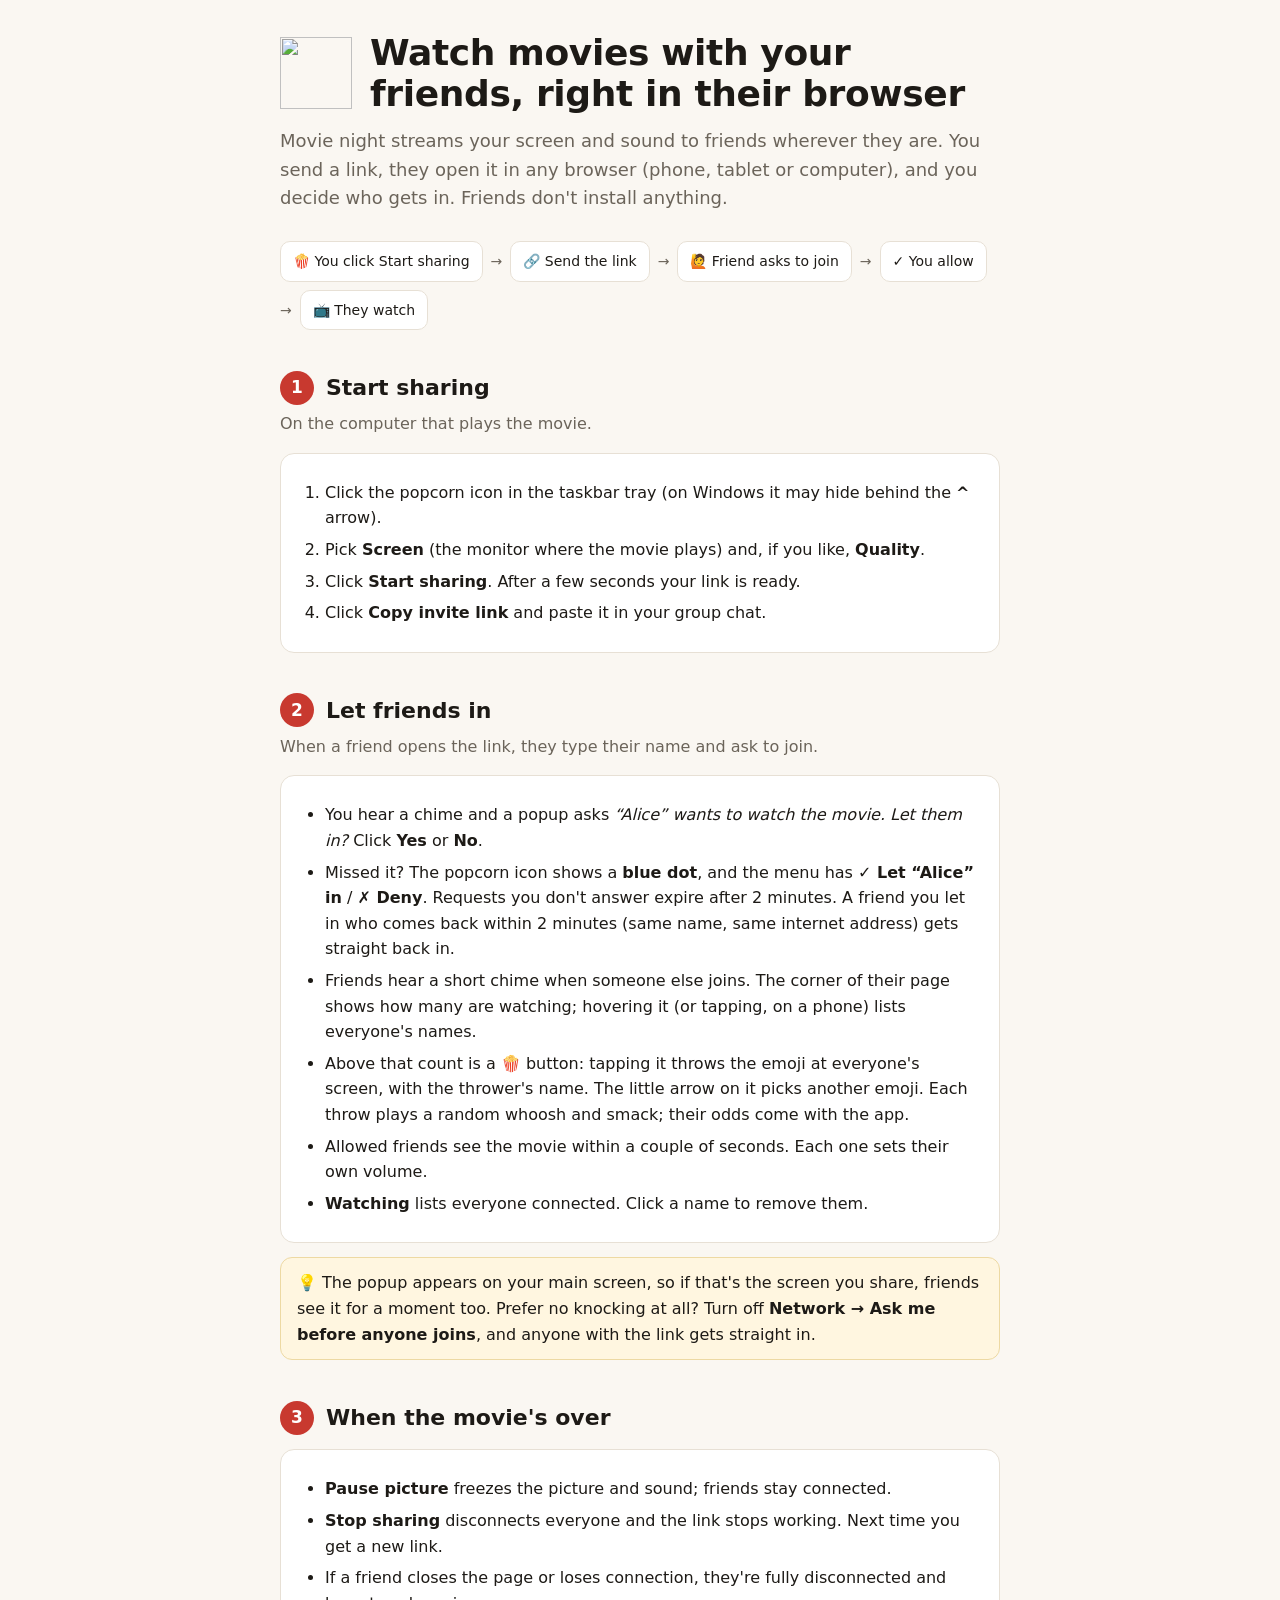
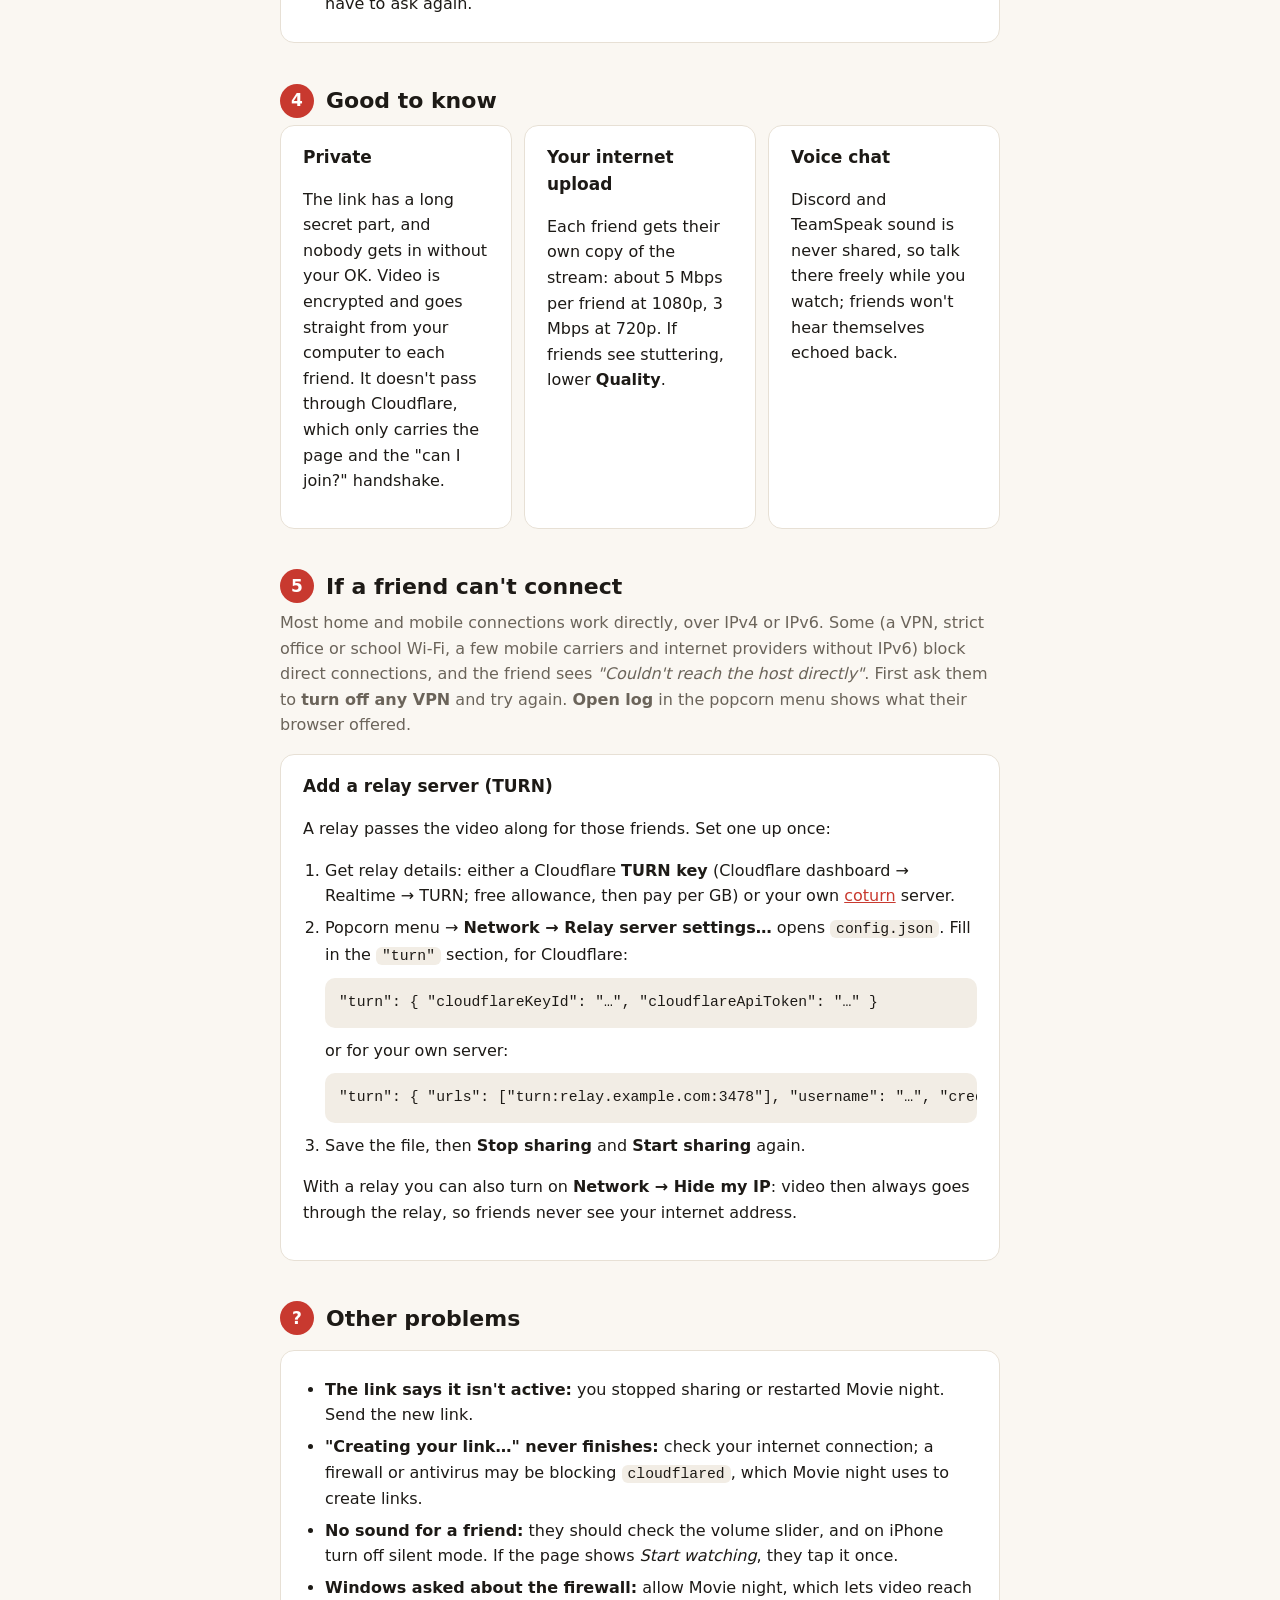
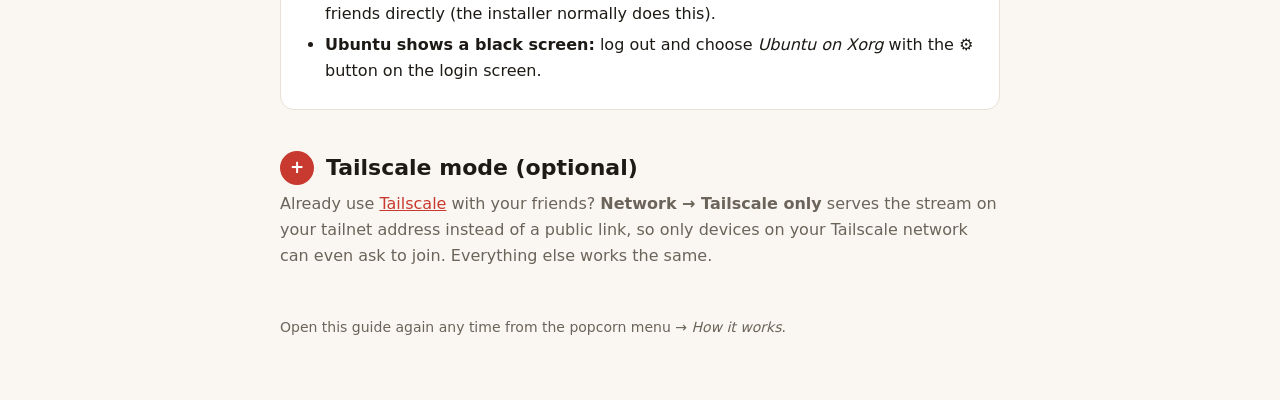
==== commit f6538aeb: "Let returning viewers back in" ====
--- a/assets/guide.html
+++ b/assets/guide.html
@@ -78,7 +78,8 @@
       <li>You hear a chime and a popup asks <em>“Alice” wants to watch the movie. Let them in?</em>
         Click <strong>Yes</strong> or <strong>No</strong>.</li>
       <li>Missed it? The popcorn icon shows a <strong>blue dot</strong>, and the menu has
-        <strong>✓ Let “Alice” in</strong> / <strong>✗ Deny</strong>. Requests you don't answer expire after 2 minutes.</li>
+        <strong>✓ Let “Alice” in</strong> / <strong>✗ Deny</strong>. Requests you don't answer expire after 2 minutes.
+        A friend you let in who comes back within 2 minutes (same name, same internet address) gets straight back in.</li>
       <li>Friends hear a short chime when someone else joins. The corner of their page shows how many are watching;
         hovering it (or tapping, on a phone) lists everyone's names.</li>
       <li>Above that count is a 🍿 button: tapping it throws the emoji at everyone's screen, with the thrower's name.
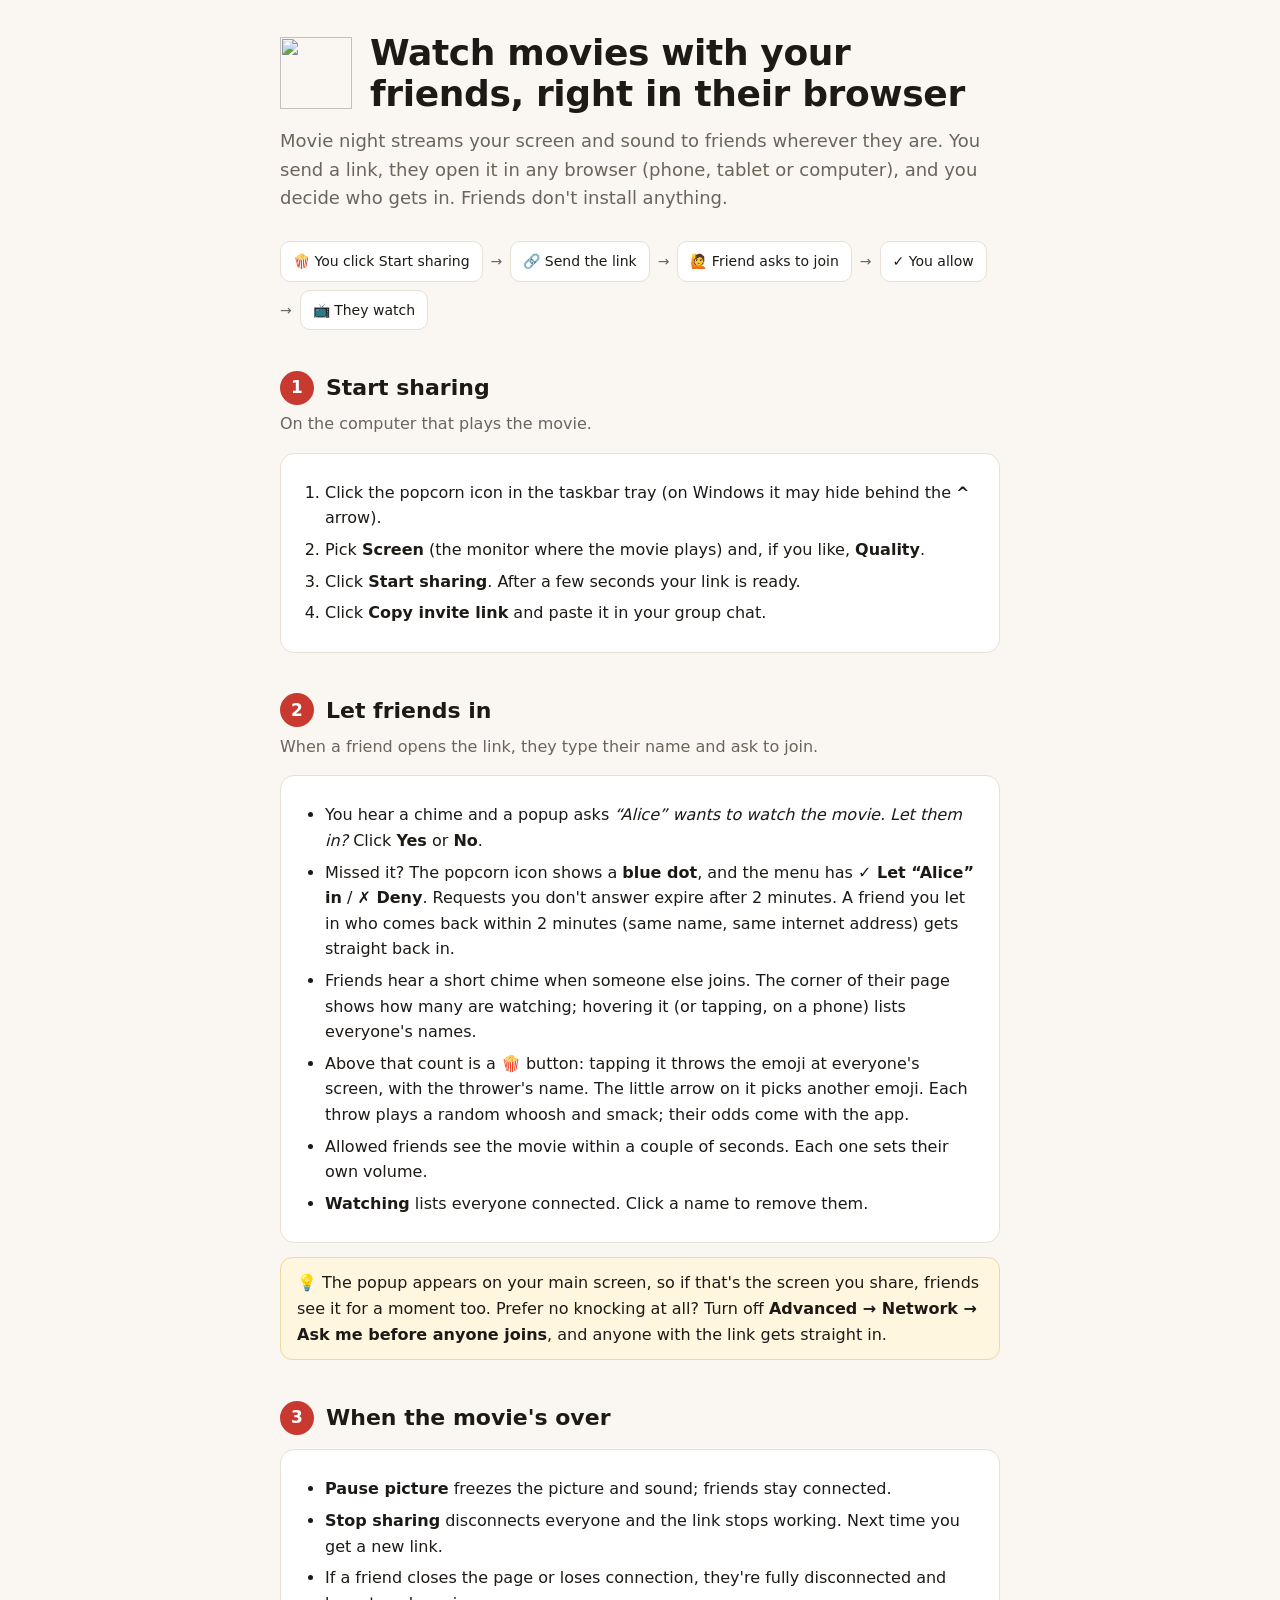
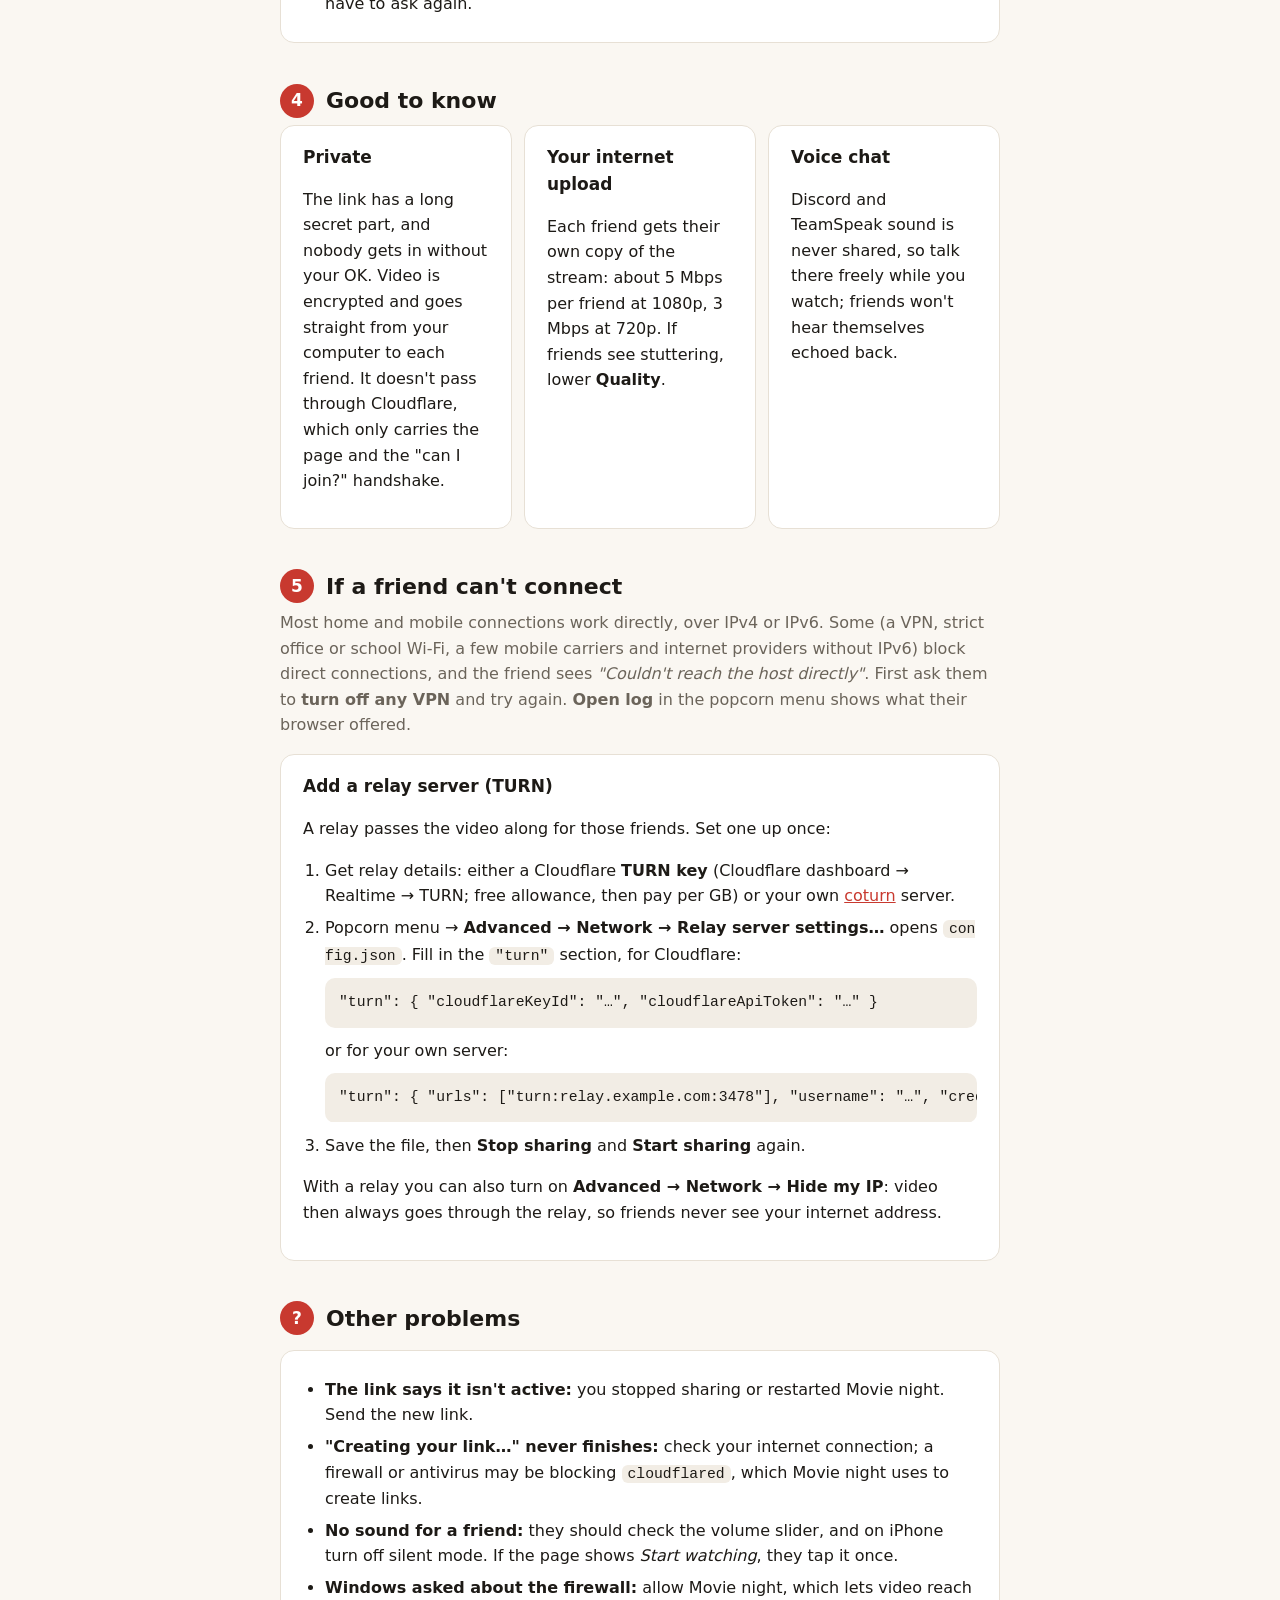
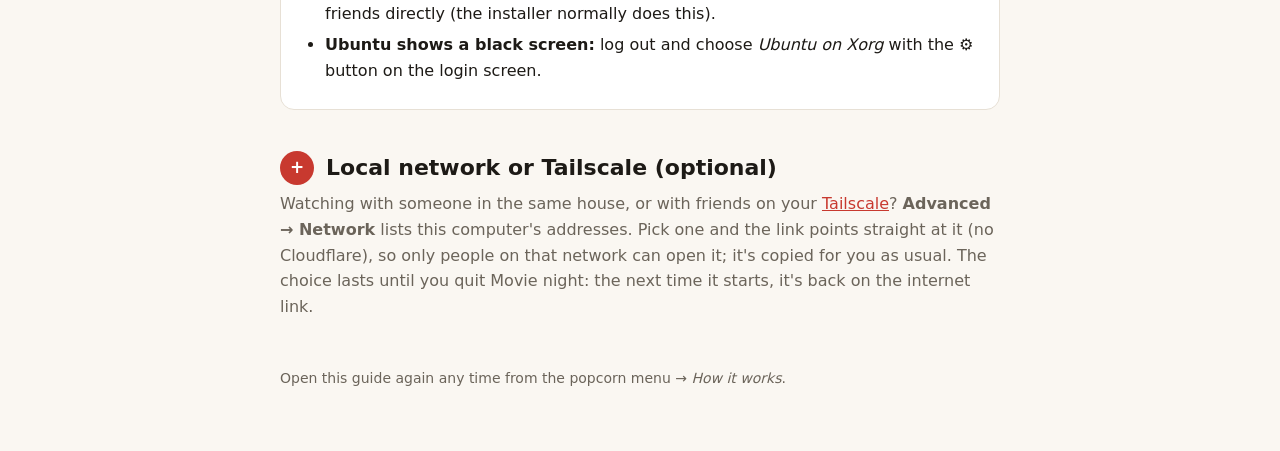
==== commit b6b5c1ba: "Add popcorn menu, overlay and camera; Replace Tailscale mode with address picker" ====
--- a/assets/guide.html
+++ b/assets/guide.html
@@ -90,7 +90,7 @@
     </ul>
   </div>
   <div class="tip">💡 The popup appears on your main screen, so if that's the screen you share, friends see it for a moment too.
-    Prefer no knocking at all? Turn off <strong>Network → Ask me before anyone joins</strong>, and anyone with the
+    Prefer no knocking at all? Turn off <strong>Advanced → Network → Ask me before anyone joins</strong>, and anyone with the
     link gets straight in.</div>
 
   <h2><span class="num">3</span> When the movie's over</h2>
@@ -132,14 +132,14 @@
     <ol>
       <li>Get relay details: either a Cloudflare <strong>TURN key</strong> (Cloudflare dashboard → Realtime → TURN;
         free allowance, then pay per GB) or your own <a href="https://github.com/coturn/coturn">coturn</a> server.</li>
-      <li>Popcorn menu → <strong>Network → Relay server settings…</strong> opens <code>config.json</code>. Fill in the
+      <li>Popcorn menu → <strong>Advanced → Network → Relay server settings…</strong> opens <code>config.json</code>. Fill in the
         <code>"turn"</code> section, for Cloudflare:
         <pre><code>"turn": { "cloudflareKeyId": "…", "cloudflareApiToken": "…" }</code></pre>
         or for your own server:
         <pre><code>"turn": { "urls": ["turn:relay.example.com:3478"], "username": "…", "credential": "…" }</code></pre></li>
       <li>Save the file, then <strong>Stop sharing</strong> and <strong>Start sharing</strong> again.</li>
     </ol>
-    <p>With a relay you can also turn on <strong>Network → Hide my IP</strong>: video then always goes through the relay, so
+    <p>With a relay you can also turn on <strong>Advanced → Network → Hide my IP</strong>: video then always goes through the relay, so
       friends never see your internet address.</p>
   </div>
 
@@ -157,10 +157,11 @@
     </ul>
   </div>
 
-  <h2><span class="num">+</span> Tailscale mode (optional)</h2>
-  <p>Already use <a href="https://tailscale.com">Tailscale</a> with your friends? <strong>Network → Tailscale only</strong>
-    serves the stream on your tailnet address instead of a public link, so only devices on your Tailscale network can even
-    ask to join. Everything else works the same.</p>
+  <h2><span class="num">+</span> Local network or Tailscale (optional)</h2>
+  <p>Watching with someone in the same house, or with friends on your <a href="https://tailscale.com">Tailscale</a>?
+    <strong>Advanced → Network</strong> lists this computer's addresses. Pick one and the link points straight at it
+    (no Cloudflare), so only people on that network can open it; it's copied for you as usual. The choice lasts until
+    you quit Movie night: the next time it starts, it's back on the internet link.</p>
 
   <footer>Open this guide again any time from the popcorn menu → <em>How it works</em>.</footer>
 </div>
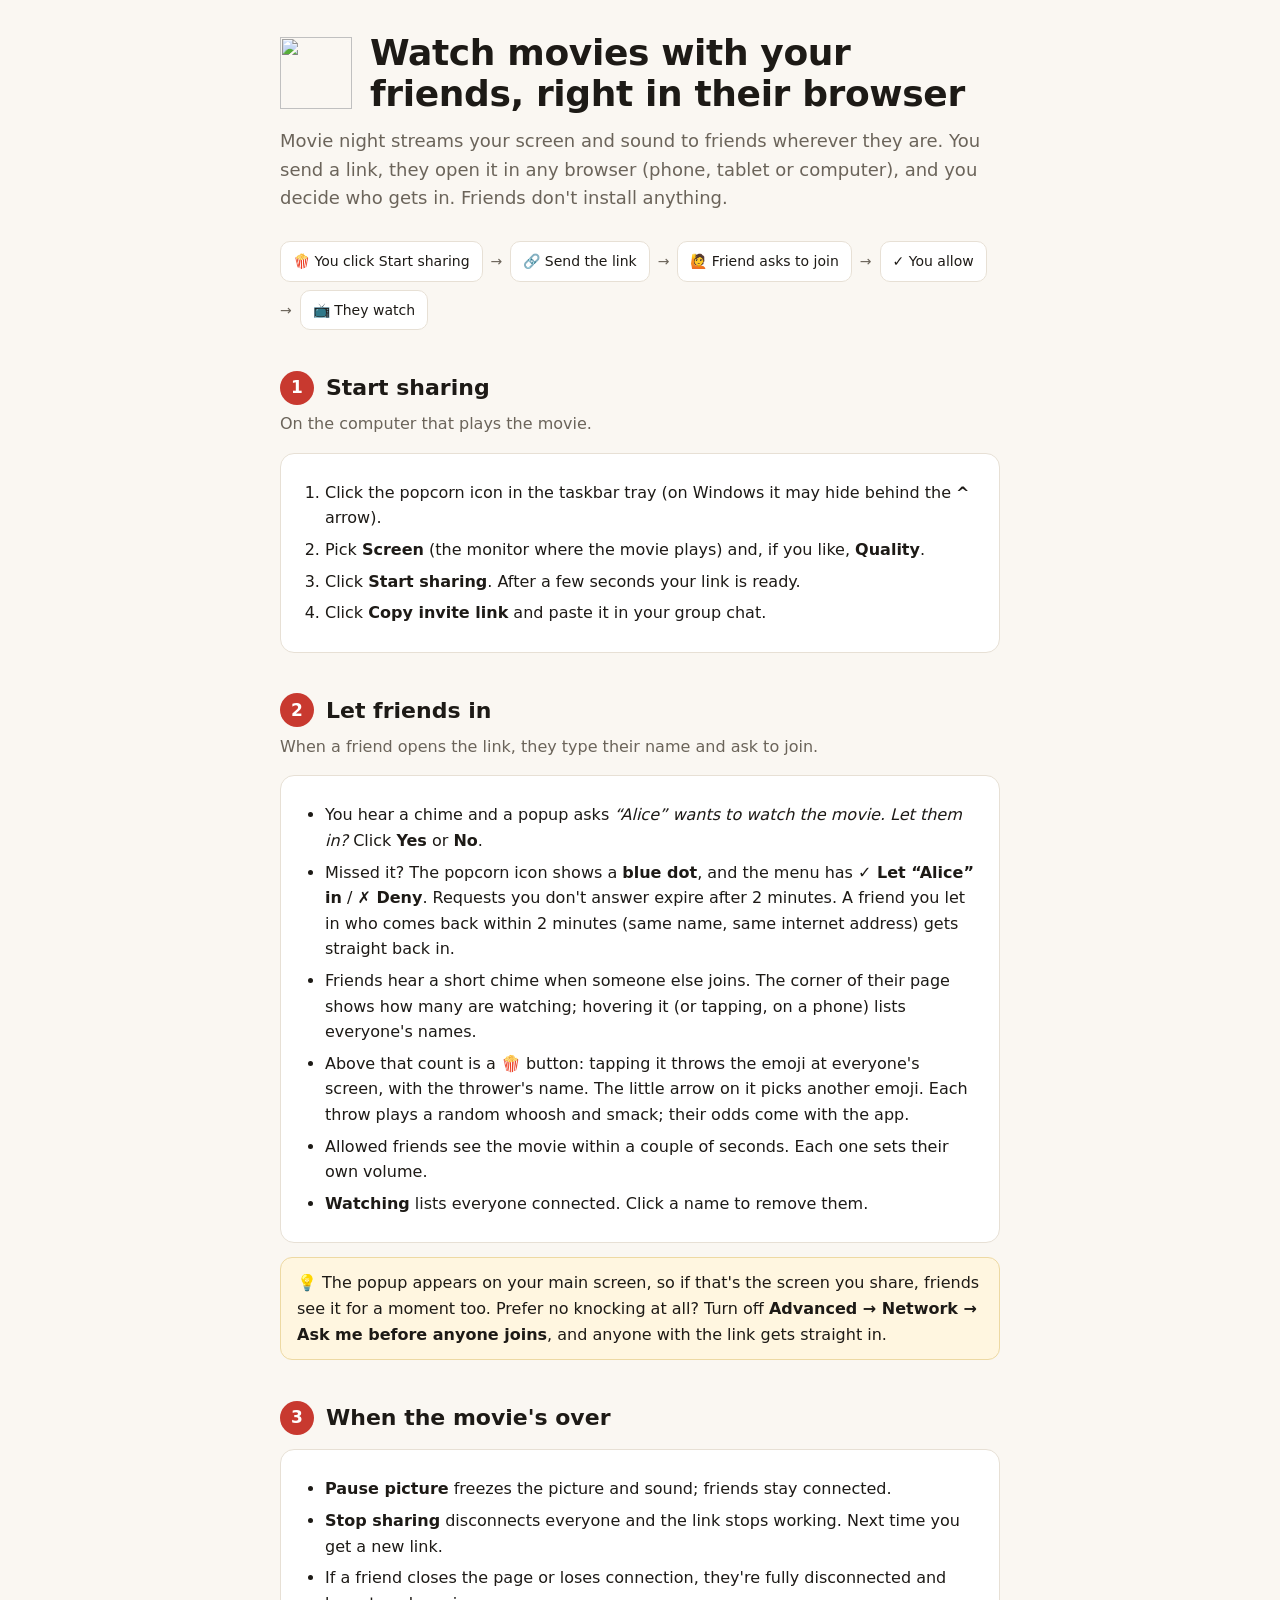
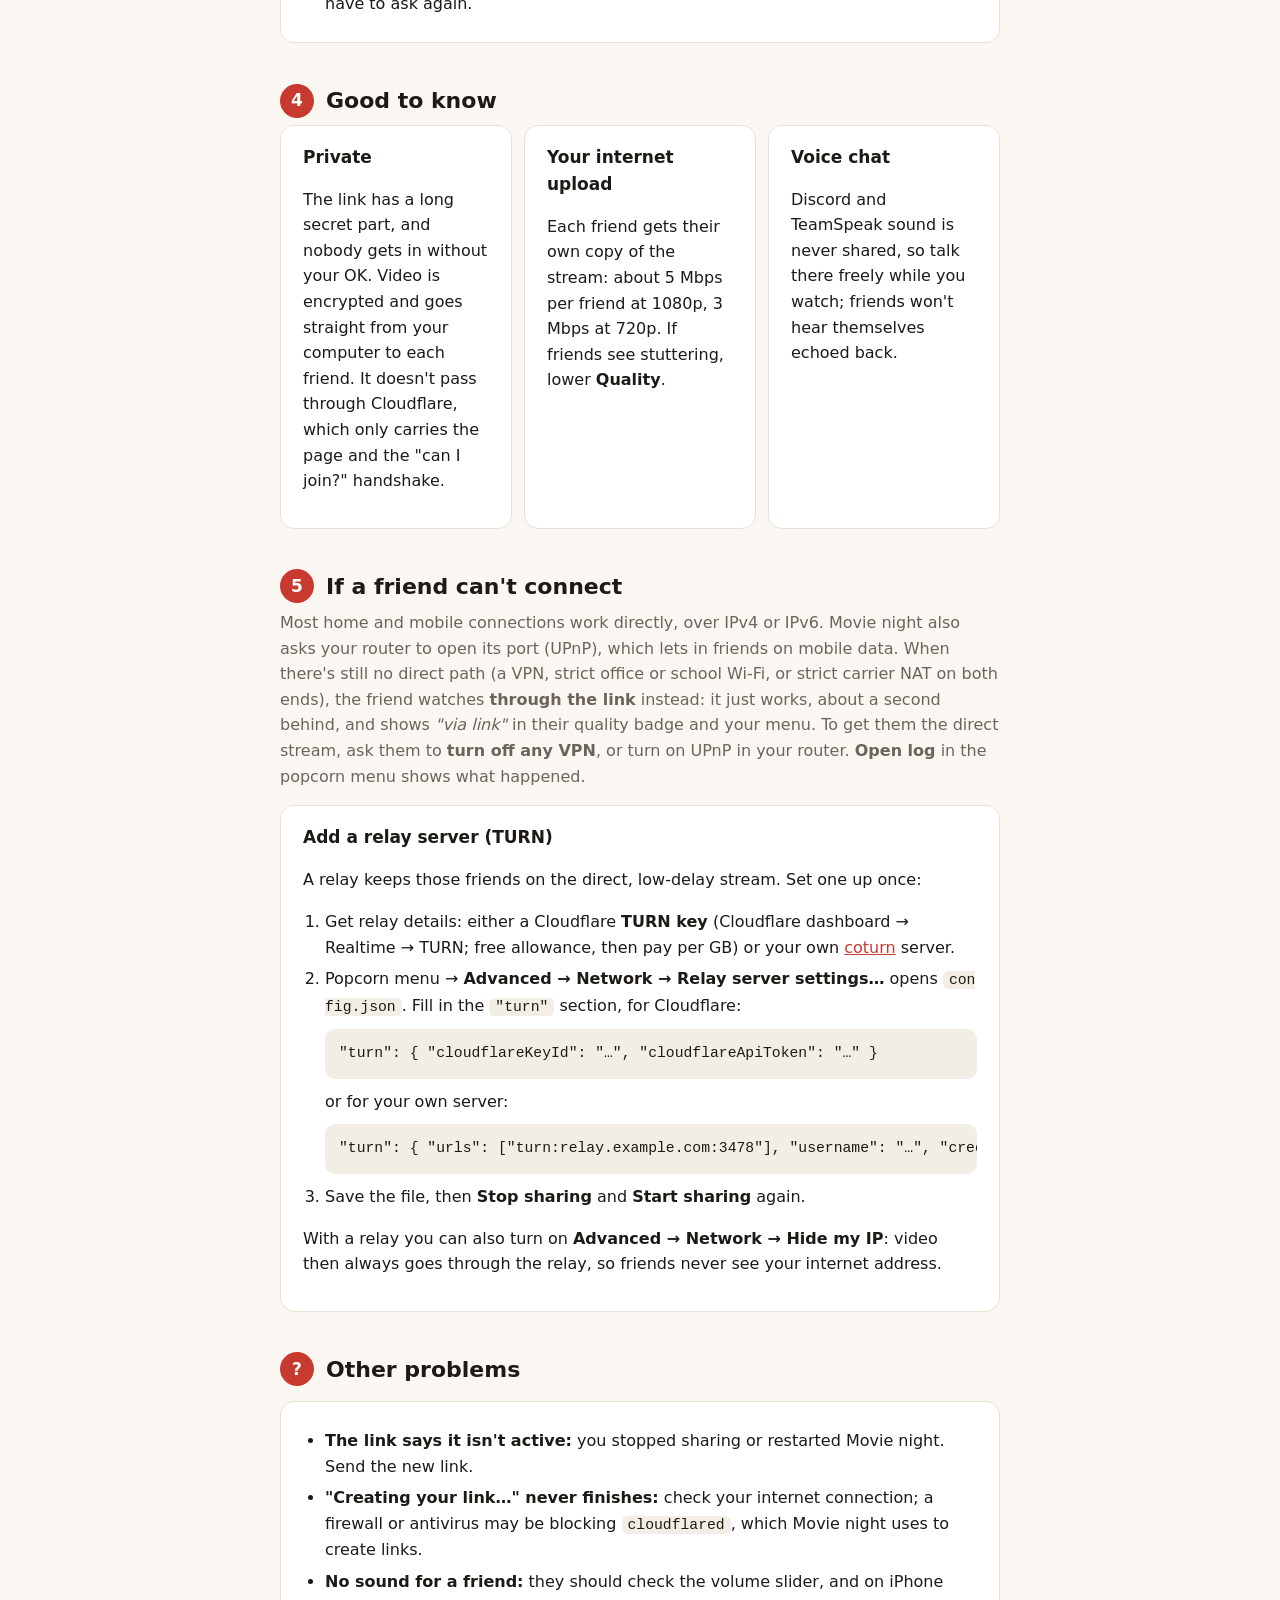
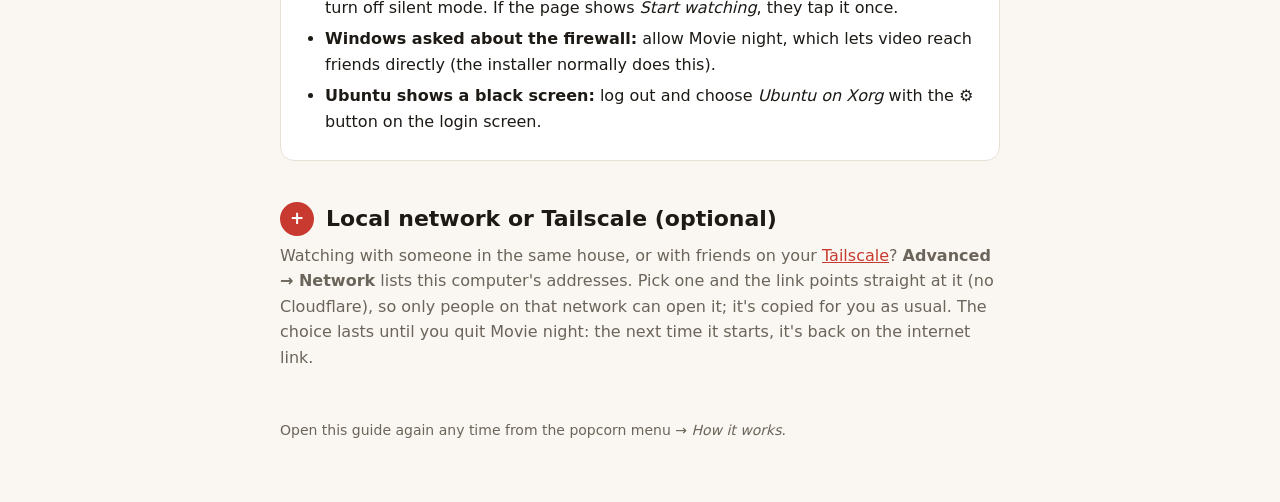
==== commit 2d00c421: "Open router port; Stream through the link when no direct path" ====
--- a/assets/guide.html
+++ b/assets/guide.html
@@ -122,13 +122,15 @@
   </div>
 
   <h2><span class="num">5</span> If a friend can't connect</h2>
-  <p>Most home and mobile connections work directly, over IPv4 or IPv6. Some (a VPN, strict office or school Wi-Fi, a few
-    mobile carriers and internet providers without IPv6) block direct connections, and the friend sees
-    <em>"Couldn't reach the host directly"</em>. First ask them to <strong>turn off any VPN</strong> and try again.
-    <strong>Open log</strong> in the popcorn menu shows what their browser offered.</p>
+  <p>Most home and mobile connections work directly, over IPv4 or IPv6. Movie night also asks your router to open its
+    port (UPnP), which lets in friends on mobile data. When there's still no direct path (a VPN, strict office or school
+    Wi-Fi, or strict carrier NAT on both ends), the friend watches <strong>through the link</strong> instead: it just works,
+    about a second behind, and shows <em>"via link"</em> in their quality badge and your menu. To get them the direct stream,
+    ask them to <strong>turn off any VPN</strong>, or turn on UPnP in your router. <strong>Open log</strong> in the popcorn
+    menu shows what happened.</p>
   <div class="card">
     <h3>Add a relay server (TURN)</h3>
-    <p>A relay passes the video along for those friends. Set one up once:</p>
+    <p>A relay keeps those friends on the direct, low-delay stream. Set one up once:</p>
     <ol>
       <li>Get relay details: either a Cloudflare <strong>TURN key</strong> (Cloudflare dashboard → Realtime → TURN;
         free allowance, then pay per GB) or your own <a href="https://github.com/coturn/coturn">coturn</a> server.</li>
